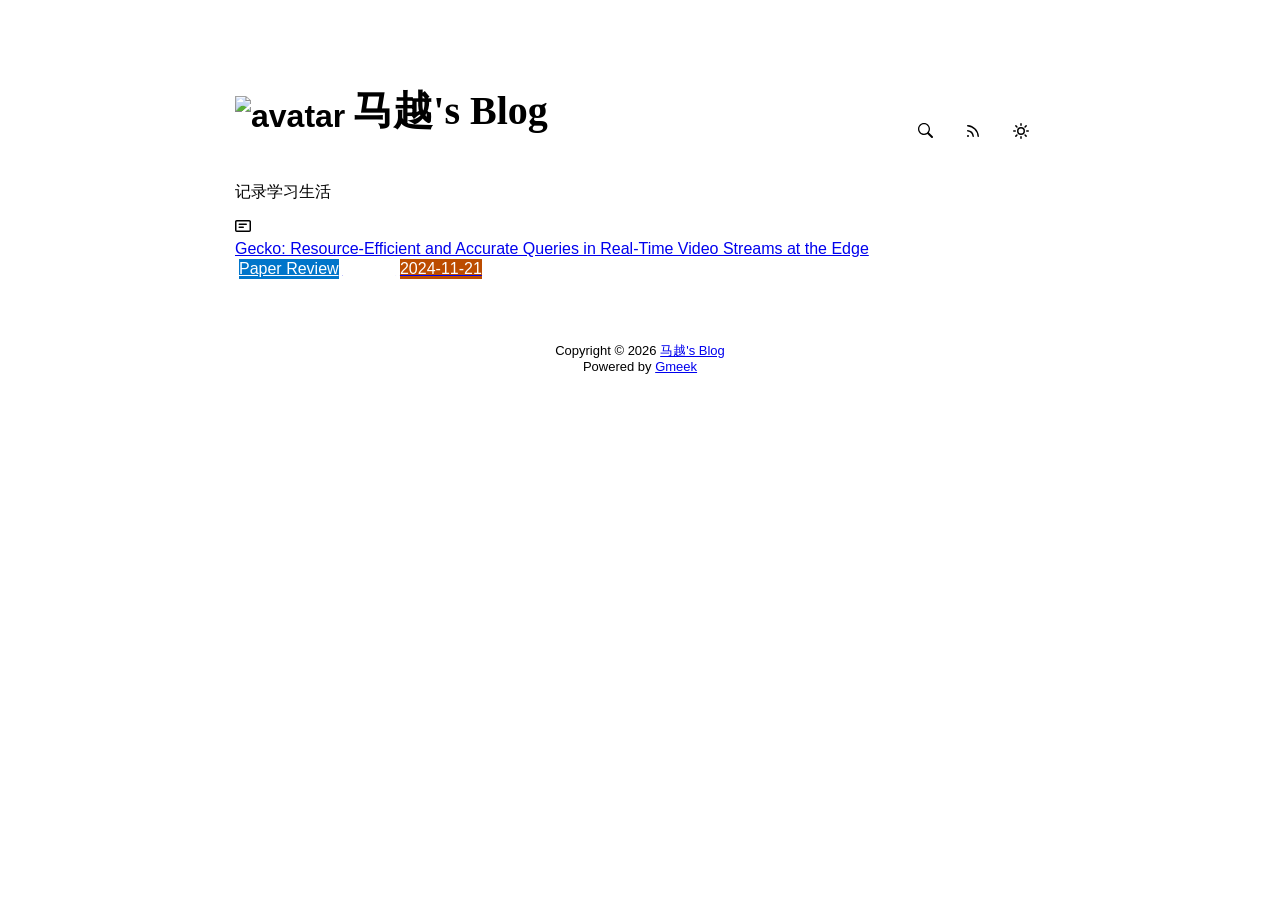
==== docs/index.html @ 1eeacf9a "🎉auto update by Gmeek action" ====
<!DOCTYPE html>
<html data-color-mode="light" data-dark-theme="dark" data-light-theme="light" lang="zh-CN">
<head>
    <meta content="text/html; charset=utf-8" http-equiv="content-type" />
    <meta name="viewport" content="width=device-width,initial-scale=1.0">
    <meta http-equiv="X-UA-Compatible" content="IE=edge">
    <link href='https://mirrors.sustech.edu.cn/cdnjs/ajax/libs/Primer/21.0.7/primer.css' rel='stylesheet' />
    
    <link rel="icon" href="https://github.githubassets.com/favicons/favicon.svg"><script>
        let theme = localStorage.getItem("meek_theme") || "light";
        document.documentElement.setAttribute("data-color-mode", theme);
    </script>
<meta name="description" content="记录学习生活">
<meta property="og:title" content="马越's Blog">
<meta property="og:description" content="记录学习生活">
<meta property="og:type" content="blog">
<meta property="og:url" content="https://nexor-source.github.io">
<meta property="og:image" content="https://github.githubassets.com/favicons/favicon.svg">
<title>马越's Blog</title>

</head>
<style>
body{box-sizing: border-box;min-width: 200px;max-width: 900px;margin: 20px auto;padding: 45px;font-size: 16px;font-family: sans-serif;line-height: 1.25;}
#header{display:flex;padding-bottom:8px;border-bottom: 1px solid var(--borderColor-muted, var(--color-border-muted));margin-bottom: 16px;}
#footer {margin-top:64px; text-align: center;font-size: small;}

</style>

<style>
.avatar {transition: 0.8s;width:64px;height:64px;object-fit: cover;}
.avatar:hover{transform: scale(1.15) rotate(360deg);}
#header h1 a{color:inherit;text-decoration:none;vertical-align: bottom;font-size:40px;font-family:Monaco;margin-left:8px;}
.title-right{display:flex;margin:auto 0 0 auto;}
.title-right button{margin-right:8px;padding:16px;}
.title-right .circle{padding: 14px 16px;}

.SideNav{min-width: 360px;}
.SideNav-icon{margin-right: 16px}
.SideNav-item .Label{color: #fff;margin-left:4px;}
.d-flex{min-width:0;}
.listTitle{overflow:hidden;white-space:nowrap;text-overflow: ellipsis;max-width: 100%;}
.listLabels{white-space:nowrap;display:flex;}
.listLabels object{max-height:16px;max-width:24px;}

@media (max-width: 600px) {
    body {padding: 8px;}
    .avatar {width:40px;height:40px;}
    .blogTitle{display:none;}
    #buttonRSS{display:none;}
    .LabelTime{display:none;}
}
</style>



<body>
    <div id="header">
<h1>
    <img src="https://github.githubassets.com/favicons/favicon.svg" class="avatar circle" id="avatarImg" alt="avatar"><a class="blogTitle">马越's Blog</a></h1>
<div class="title-right">
    <a href="https://nexor-source.github.io/tag.html" id="buttonSearch" class="btn btn-invisible circle" title="搜索">
        <svg class="octicon" width="16" height="16" >
            <path id="pathSearch" fill-rule="evenodd"></path>
        </svg>
    </a>
    
    
    <a href="https://nexor-source.github.io/rss.xml" target="_blank" id="buttonRSS" class="btn btn-invisible circle" title="RSS">
        <svg class="octicon" width="16" height="16" >
            <path id="pathRSS" fill-rule="evenodd"></path>
        </svg>
    </a>
    <a class="btn btn-invisible circle" onclick="modeSwitch()" title="切换主题">
        <svg class="octicon" width="16" height="16" >
            <path id="themeSwitch" fill-rule="evenodd"></path>
        </svg>
    </a>
</div>
</div>
    <div id="content">
<div style="margin-bottom: 16px;">记录学习生活</div>
<nav class="SideNav border">
<a class="SideNav-item d-flex flex-items-center flex-justify-between" href="post/Gecko-%20Resource-Efficient%20and%20Accurate%20Queries%20in%20Real-Time%20Video%20Streams%20at%20the%20Edge.html">
    <div class="d-flex flex-items-center">
        <svg class="SideNav-icon octicon" style="witdh:16px;height:16px"><path class="svgTop0" d=""></path>
        </svg>
        <span class="listTitle">Gecko: Resource-Efficient and Accurate Queries in Real-Time Video Streams at the Edge</span>
    </div>
    <div class="listLabels">
        
        <span class="Label LabelName" style="background-color:#0075ca"><object><a style="color:#fff" href="tag.html#Paper Review">Paper Review</a></object></span><span class="Label LabelName" style="background-color:#ffffff"><object><a style="color:#fff" href="tag.html#System">System</a></object></span>
        <span class="Label LabelTime" style="background-color:#bc4c00">2024-11-21</span>
    </div>
</a>
</nav>
</div>
    <div id="footer"><div id="footer1">Copyright © <span id="copyrightYear"></span> <a href="https://nexor-source.github.io">马越's Blog</a></div>
<div id="footer2">
    <span id="runday"></span><span>Powered by <a href="https://meekdai.com/Gmeek.html" target="_blank">Gmeek</a></span>
</div>

<script>
var now=new Date();
document.getElementById("copyrightYear").innerHTML=now.getFullYear();

if(""!=""){
    var startSite=new Date("");
    var diff=now.getTime()-startSite.getTime();
    var diffDay=Math.floor(diff/(1000*60*60*24));
    document.getElementById("runday").innerHTML="网站运行"+diffDay+"天"+" • ";
}
</script></div>
</body>
<script>
var IconList={'sun': 'M8 10.5a2.5 2.5 0 100-5 2.5 2.5 0 000 5zM8 12a4 4 0 100-8 4 4 0 000 8zM8 0a.75.75 0 01.75.75v1.5a.75.75 0 01-1.5 0V.75A.75.75 0 018 0zm0 13a.75.75 0 01.75.75v1.5a.75.75 0 01-1.5 0v-1.5A.75.75 0 018 13zM2.343 2.343a.75.75 0 011.061 0l1.06 1.061a.75.75 0 01-1.06 1.06l-1.06-1.06a.75.75 0 010-1.06zm9.193 9.193a.75.75 0 011.06 0l1.061 1.06a.75.75 0 01-1.06 1.061l-1.061-1.06a.75.75 0 010-1.061zM16 8a.75.75 0 01-.75.75h-1.5a.75.75 0 010-1.5h1.5A.75.75 0 0116 8zM3 8a.75.75 0 01-.75.75H.75a.75.75 0 010-1.5h1.5A.75.75 0 013 8zm10.657-5.657a.75.75 0 010 1.061l-1.061 1.06a.75.75 0 11-1.06-1.06l1.06-1.06a.75.75 0 011.06 0zm-9.193 9.193a.75.75 0 010 1.06l-1.06 1.061a.75.75 0 11-1.061-1.06l1.06-1.061a.75.75 0 011.061 0z', 'moon': 'M9.598 1.591a.75.75 0 01.785-.175 7 7 0 11-8.967 8.967.75.75 0 01.961-.96 5.5 5.5 0 007.046-7.046.75.75 0 01.175-.786zm1.616 1.945a7 7 0 01-7.678 7.678 5.5 5.5 0 107.678-7.678z', 'sync': 'M1.705 8.005a.75.75 0 0 1 .834.656 5.5 5.5 0 0 0 9.592 2.97l-1.204-1.204a.25.25 0 0 1 .177-.427h3.646a.25.25 0 0 1 .25.25v3.646a.25.25 0 0 1-.427.177l-1.38-1.38A7.002 7.002 0 0 1 1.05 8.84a.75.75 0 0 1 .656-.834ZM8 2.5a5.487 5.487 0 0 0-4.131 1.869l1.204 1.204A.25.25 0 0 1 4.896 6H1.25A.25.25 0 0 1 1 5.75V2.104a.25.25 0 0 1 .427-.177l1.38 1.38A7.002 7.002 0 0 1 14.95 7.16a.75.75 0 0 1-1.49.178A5.5 5.5 0 0 0 8 2.5Z', 'search': 'M15.7 13.3l-3.81-3.83A5.93 5.93 0 0 0 13 6c0-3.31-2.69-6-6-6S1 2.69 1 6s2.69 6 6 6c1.3 0 2.48-.41 3.47-1.11l3.83 3.81c.19.2.45.3.7.3.25 0 .52-.09.7-.3a.996.996 0 0 0 0-1.41v.01zM7 10.7c-2.59 0-4.7-2.11-4.7-4.7 0-2.59 2.11-4.7 4.7-4.7 2.59 0 4.7 2.11 4.7 4.7 0 2.59-2.11 4.7-4.7 4.7z', 'rss': 'M2.002 2.725a.75.75 0 0 1 .797-.699C8.79 2.42 13.58 7.21 13.974 13.201a.75.75 0 0 1-1.497.098 10.502 10.502 0 0 0-9.776-9.776.747.747 0 0 1-.7-.798ZM2.84 7.05h-.002a7.002 7.002 0 0 1 6.113 6.111.75.75 0 0 1-1.49.178 5.503 5.503 0 0 0-4.8-4.8.75.75 0 0 1 .179-1.489ZM2 13a1 1 0 1 1 2 0 1 1 0 0 1-2 0Z', 'upload': 'M2.75 14A1.75 1.75 0 0 1 1 12.25v-2.5a.75.75 0 0 1 1.5 0v2.5c0 .138.112.25.25.25h10.5a.25.25 0 0 0 .25-.25v-2.5a.75.75 0 0 1 1.5 0v2.5A1.75 1.75 0 0 1 13.25 14Z M11.78 4.72a.749.749 0 1 1-1.06 1.06L8.75 3.811V9.5a.75.75 0 0 1-1.5 0V3.811L5.28 5.78a.749.749 0 1 1-1.06-1.06l3.25-3.25a.749.749 0 0 1 1.06 0l3.25 3.25Z', 'post': 'M0 3.75C0 2.784.784 2 1.75 2h12.5c.966 0 1.75.784 1.75 1.75v8.5A1.75 1.75 0 0 1 14.25 14H1.75A1.75 1.75 0 0 1 0 12.25Zm1.75-.25a.25.25 0 0 0-.25.25v8.5c0 .138.112.25.25.25h12.5a.25.25 0 0 0 .25-.25v-8.5a.25.25 0 0 0-.25-.25ZM3.5 6.25a.75.75 0 0 1 .75-.75h7a.75.75 0 0 1 0 1.5h-7a.75.75 0 0 1-.75-.75Zm.75 2.25h4a.75.75 0 0 1 0 1.5h-4a.75.75 0 0 1 0-1.5Z'};
var utterancesLoad=0;

let themeSettings={
    "dark": ["dark","moon","#00f0ff","dark-blue"],
    "light": ["light","sun","#ff5000","github-light"],
    "auto": ["auto","sync","","preferred-color-scheme"]
};
function changeTheme(mode, icon, color, utheme){
    document.documentElement.setAttribute("data-color-mode",mode);
    document.getElementById("themeSwitch").setAttribute("d",value=IconList[icon]);
    document.getElementById("themeSwitch").parentNode.style.color=color;
    if(utterancesLoad==1){utterancesTheme(utheme);}
}
function modeSwitch(){
    let currentMode=document.documentElement.getAttribute('data-color-mode');
    let newMode = currentMode === "light" ? "dark" : currentMode === "dark" ? "auto" : "light";
    localStorage.setItem("meek_theme", newMode);
    if(themeSettings[newMode]){
        changeTheme(...themeSettings[newMode]);
    }
}
function utterancesTheme(theme){
    const message={type:'set-theme',theme: theme};
    const iframe=document.getElementsByClassName('utterances-frame')[0];
    iframe.contentWindow.postMessage(message,'https://utteranc.es');
}
if(themeSettings[theme]){changeTheme(...themeSettings[theme]);}
console.log("\n %c Gmeek last https://github.com/Meekdai/Gmeek \n","padding:5px 0;background:#02d81d;color:#fff");
</script>

<script>
document.getElementById("pathSearch").setAttribute("d",IconList["search"]);
document.getElementById("pathRSS").setAttribute("d",IconList["rss"]);
iconTOP=document.getElementsByClassName("svgTop1");
iconPost=document.getElementsByClassName("svgTop0");
for(var i=0;i<iconTOP.length;i++){
    iconTOP[i].setAttribute("d",IconList["upload"]);
    iconTOP[i].parentNode.style.color="red";
}
for(var i=0;i<iconPost.length;i++){
    iconPost[i].setAttribute("d",IconList["post"]);
}




</script>


</html>
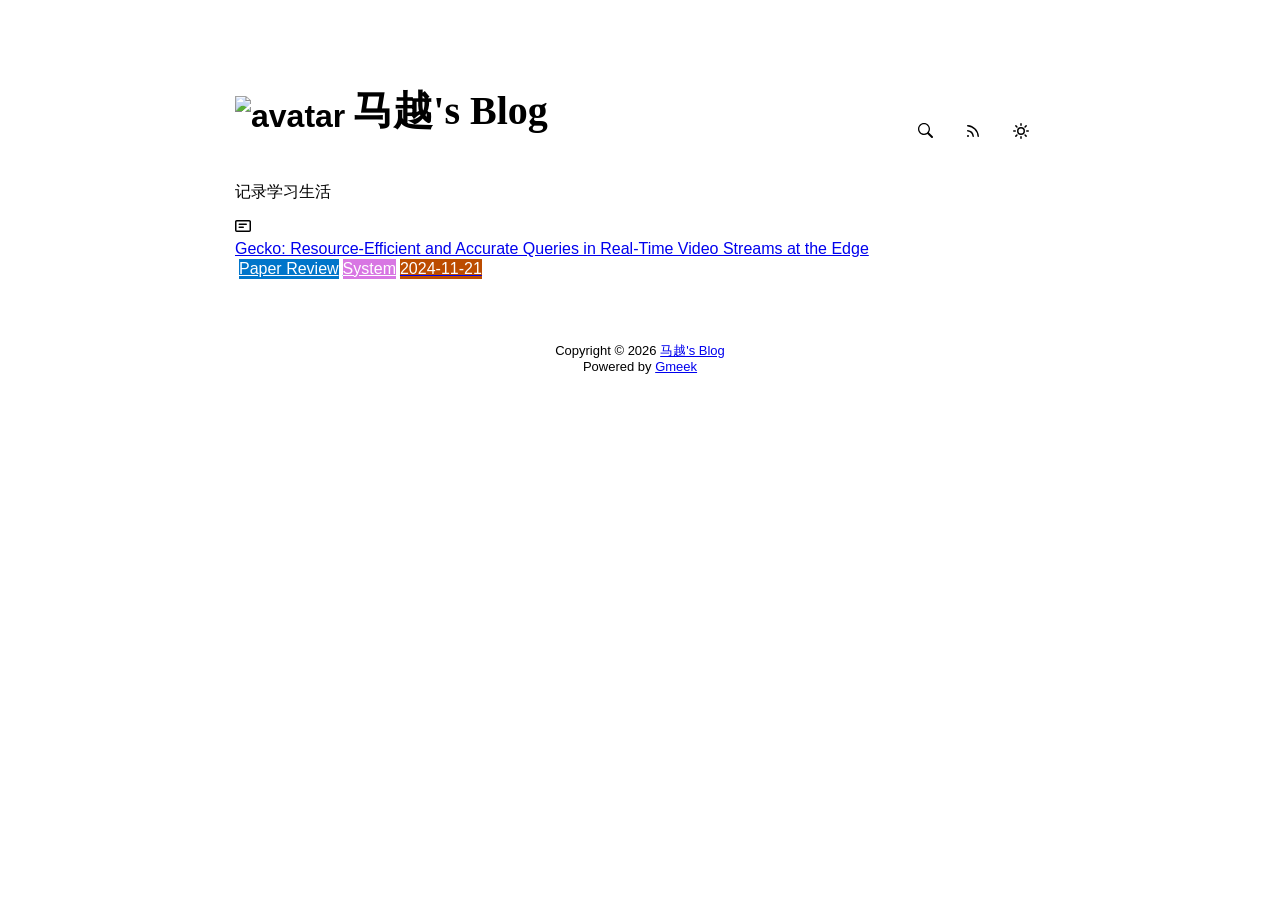
==== commit 29373d29: "🎉auto update by Gmeek action" ====
--- a/docs/index.html
+++ b/docs/index.html
@@ -88,7 +88,7 @@
     </div>
     <div class="listLabels">
         
-        <span class="Label LabelName" style="background-color:#0075ca"><object><a style="color:#fff" href="tag.html#Paper Review">Paper Review</a></object></span><span class="Label LabelName" style="background-color:#ffffff"><object><a style="color:#fff" href="tag.html#System">System</a></object></span>
+        <span class="Label LabelName" style="background-color:#0075ca"><object><a style="color:#fff" href="tag.html#Paper Review">Paper Review</a></object></span><span class="Label LabelName" style="background-color:#d876e3"><object><a style="color:#fff" href="tag.html#System">System</a></object></span>
         <span class="Label LabelTime" style="background-color:#bc4c00">2024-11-21</span>
     </div>
 </a>
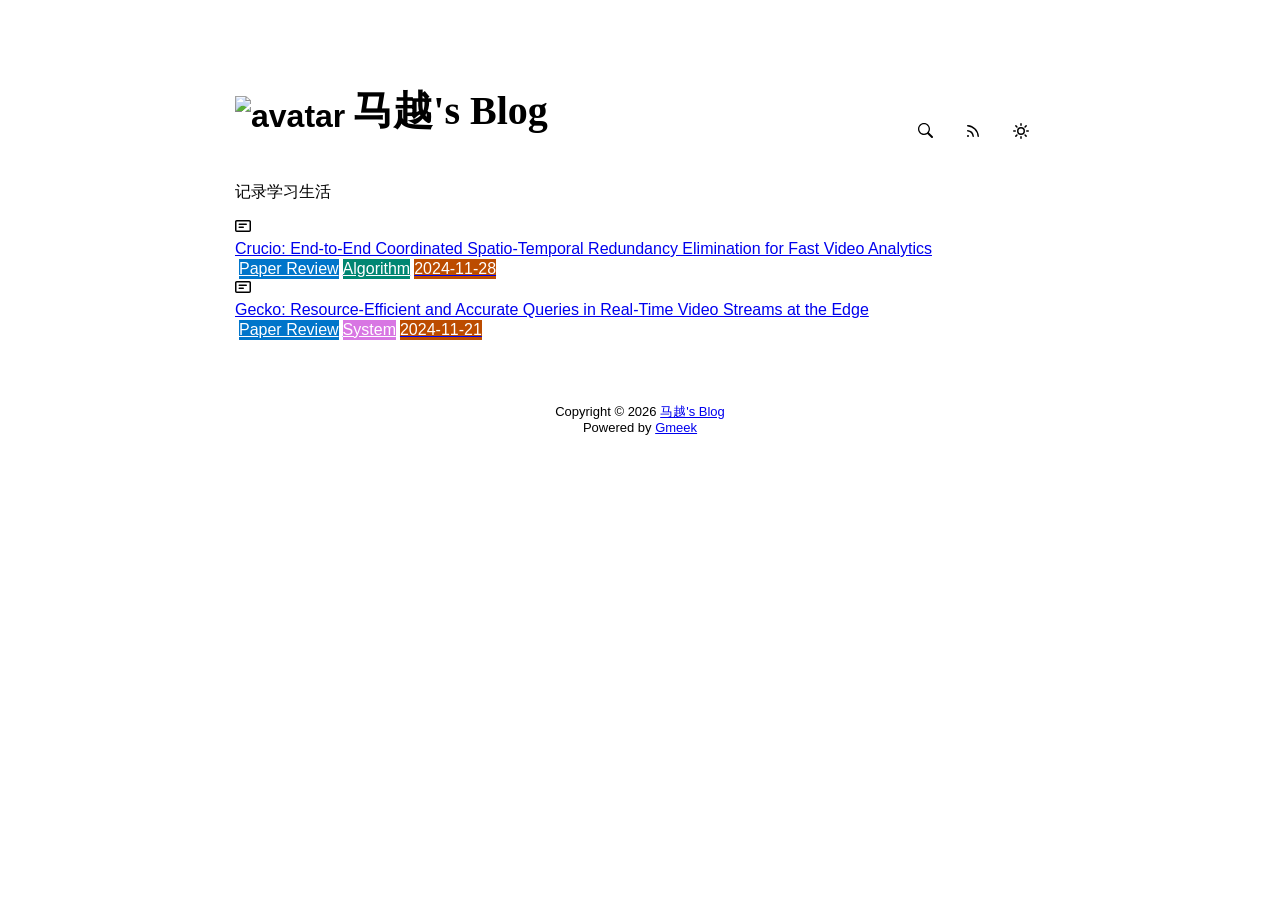
==== commit 03d42ac6: "🎉auto update by Gmeek action" ====
--- a/docs/index.html
+++ b/docs/index.html
@@ -80,7 +80,18 @@
     <div id="content">
 <div style="margin-bottom: 16px;">记录学习生活</div>
 <nav class="SideNav border">
-<a class="SideNav-item d-flex flex-items-center flex-justify-between" href="post/Gecko-%20Resource-Efficient%20and%20Accurate%20Queries%20in%20Real-Time%20Video%20Streams%20at%20the%20Edge.html">
+<a class="SideNav-item d-flex flex-items-center flex-justify-between" href="post/Crucio-%20End-to-End%20Coordinated%20Spatio-Temporal%20Redundancy%20Elimination%20for%20Fast%20Video%20Analytics.html">
+    <div class="d-flex flex-items-center">
+        <svg class="SideNav-icon octicon" style="witdh:16px;height:16px"><path class="svgTop0" d=""></path>
+        </svg>
+        <span class="listTitle">Crucio: End-to-End Coordinated Spatio-Temporal Redundancy Elimination for Fast Video Analytics</span>
+    </div>
+    <div class="listLabels">
+        
+        <span class="Label LabelName" style="background-color:#0075ca"><object><a style="color:#fff" href="tag.html#Paper Review">Paper Review</a></object></span><span class="Label LabelName" style="background-color:#008672"><object><a style="color:#fff" href="tag.html#Algorithm">Algorithm</a></object></span>
+        <span class="Label LabelTime" style="background-color:#bc4c00">2024-11-28</span>
+    </div>
+</a><a class="SideNav-item d-flex flex-items-center flex-justify-between" href="post/Gecko-%20Resource-Efficient%20and%20Accurate%20Queries%20in%20Real-Time%20Video%20Streams%20at%20the%20Edge.html">
     <div class="d-flex flex-items-center">
         <svg class="SideNav-icon octicon" style="witdh:16px;height:16px"><path class="svgTop0" d=""></path>
         </svg>
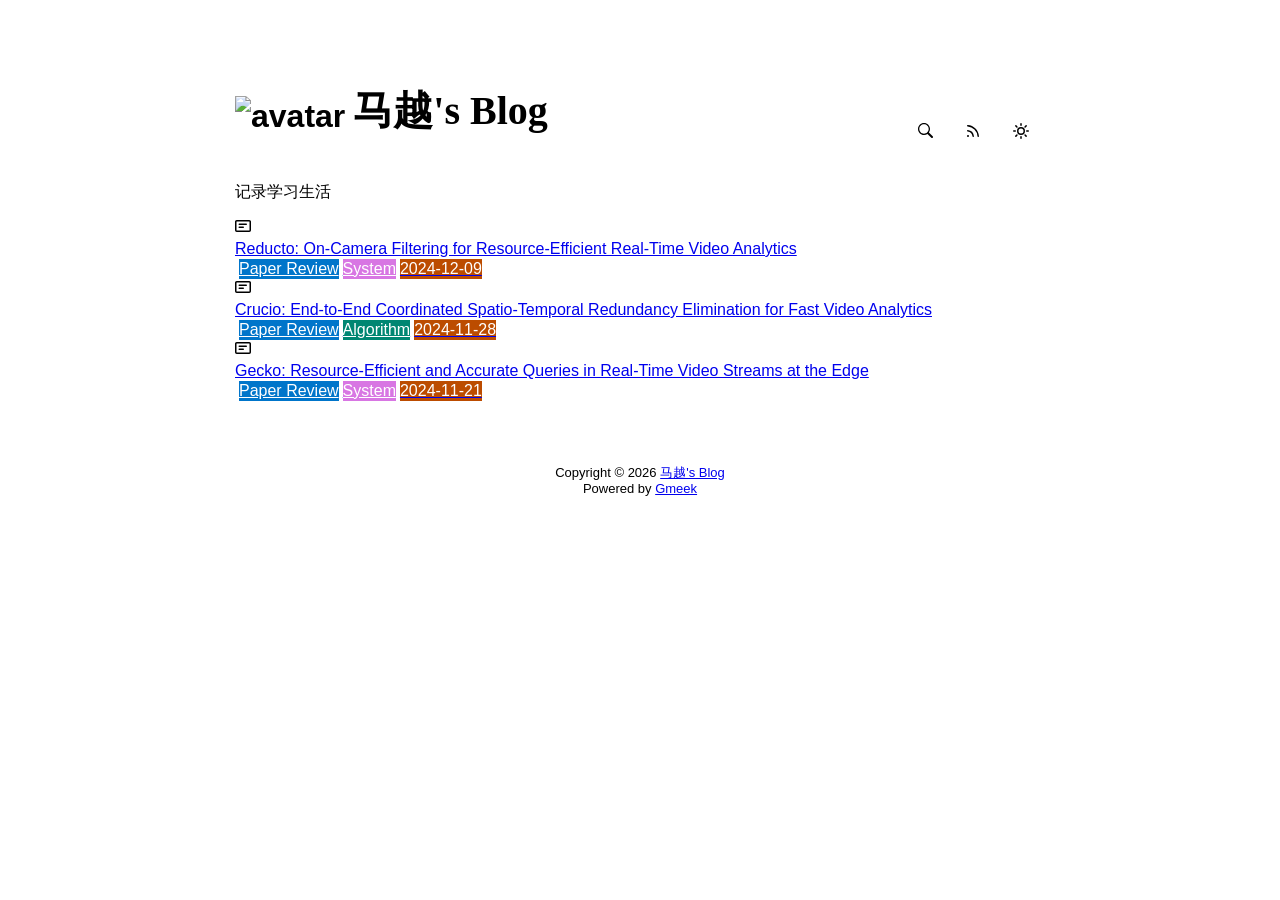
==== commit c2eebe1b: "🎉auto update by Gmeek action" ====
--- a/docs/index.html
+++ b/docs/index.html
@@ -80,7 +80,18 @@
     <div id="content">
 <div style="margin-bottom: 16px;">记录学习生活</div>
 <nav class="SideNav border">
-<a class="SideNav-item d-flex flex-items-center flex-justify-between" href="post/Crucio-%20End-to-End%20Coordinated%20Spatio-Temporal%20Redundancy%20Elimination%20for%20Fast%20Video%20Analytics.html">
+<a class="SideNav-item d-flex flex-items-center flex-justify-between" href="post/Reducto-%20On-Camera%20Filtering%20for%20Resource-Efficient%20Real-Time%20Video%20Analytics.html">
+    <div class="d-flex flex-items-center">
+        <svg class="SideNav-icon octicon" style="witdh:16px;height:16px"><path class="svgTop0" d=""></path>
+        </svg>
+        <span class="listTitle">Reducto: On-Camera Filtering for Resource-Efficient Real-Time Video Analytics</span>
+    </div>
+    <div class="listLabels">
+        
+        <span class="Label LabelName" style="background-color:#0075ca"><object><a style="color:#fff" href="tag.html#Paper Review">Paper Review</a></object></span><span class="Label LabelName" style="background-color:#d876e3"><object><a style="color:#fff" href="tag.html#System">System</a></object></span>
+        <span class="Label LabelTime" style="background-color:#bc4c00">2024-12-09</span>
+    </div>
+</a><a class="SideNav-item d-flex flex-items-center flex-justify-between" href="post/Crucio-%20End-to-End%20Coordinated%20Spatio-Temporal%20Redundancy%20Elimination%20for%20Fast%20Video%20Analytics.html">
     <div class="d-flex flex-items-center">
         <svg class="SideNav-icon octicon" style="witdh:16px;height:16px"><path class="svgTop0" d=""></path>
         </svg>
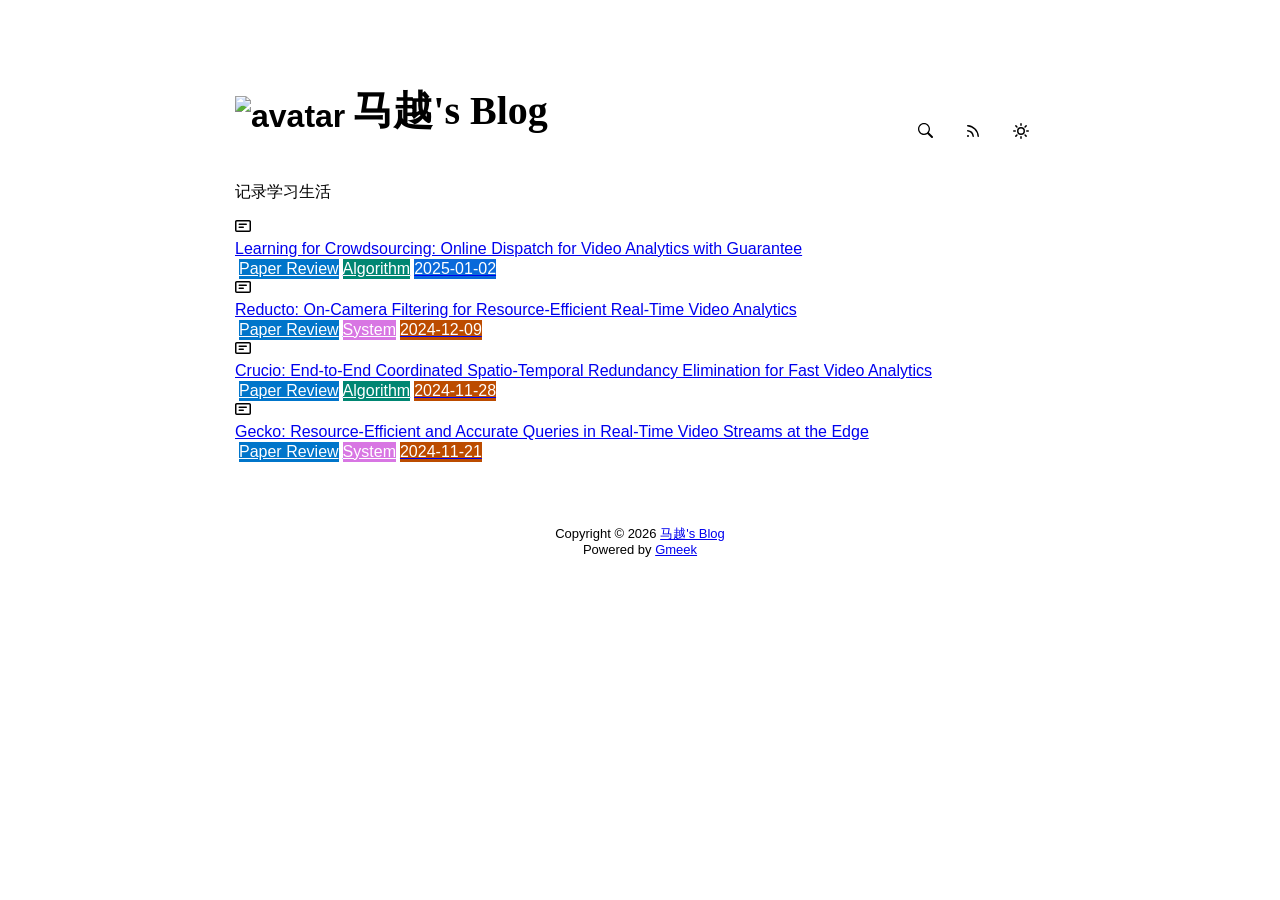
==== commit 294ade07: "🎉auto update by Gmeek action" ====
--- a/docs/index.html
+++ b/docs/index.html
@@ -80,7 +80,18 @@
     <div id="content">
 <div style="margin-bottom: 16px;">记录学习生活</div>
 <nav class="SideNav border">
-<a class="SideNav-item d-flex flex-items-center flex-justify-between" href="post/Reducto-%20On-Camera%20Filtering%20for%20Resource-Efficient%20Real-Time%20Video%20Analytics.html">
+<a class="SideNav-item d-flex flex-items-center flex-justify-between" href="post/Learning%20for%20Crowdsourcing-%20Online%20Dispatch%20for%20Video%20Analytics%20with%20Guarantee.html">
+    <div class="d-flex flex-items-center">
+        <svg class="SideNav-icon octicon" style="witdh:16px;height:16px"><path class="svgTop0" d=""></path>
+        </svg>
+        <span class="listTitle">Learning for Crowdsourcing: Online Dispatch for Video Analytics with Guarantee</span>
+    </div>
+    <div class="listLabels">
+        
+        <span class="Label LabelName" style="background-color:#0075ca"><object><a style="color:#fff" href="tag.html#Paper Review">Paper Review</a></object></span><span class="Label LabelName" style="background-color:#008672"><object><a style="color:#fff" href="tag.html#Algorithm">Algorithm</a></object></span>
+        <span class="Label LabelTime" style="background-color:#0969da">2025-01-02</span>
+    </div>
+</a><a class="SideNav-item d-flex flex-items-center flex-justify-between" href="post/Reducto-%20On-Camera%20Filtering%20for%20Resource-Efficient%20Real-Time%20Video%20Analytics.html">
     <div class="d-flex flex-items-center">
         <svg class="SideNav-icon octicon" style="witdh:16px;height:16px"><path class="svgTop0" d=""></path>
         </svg>
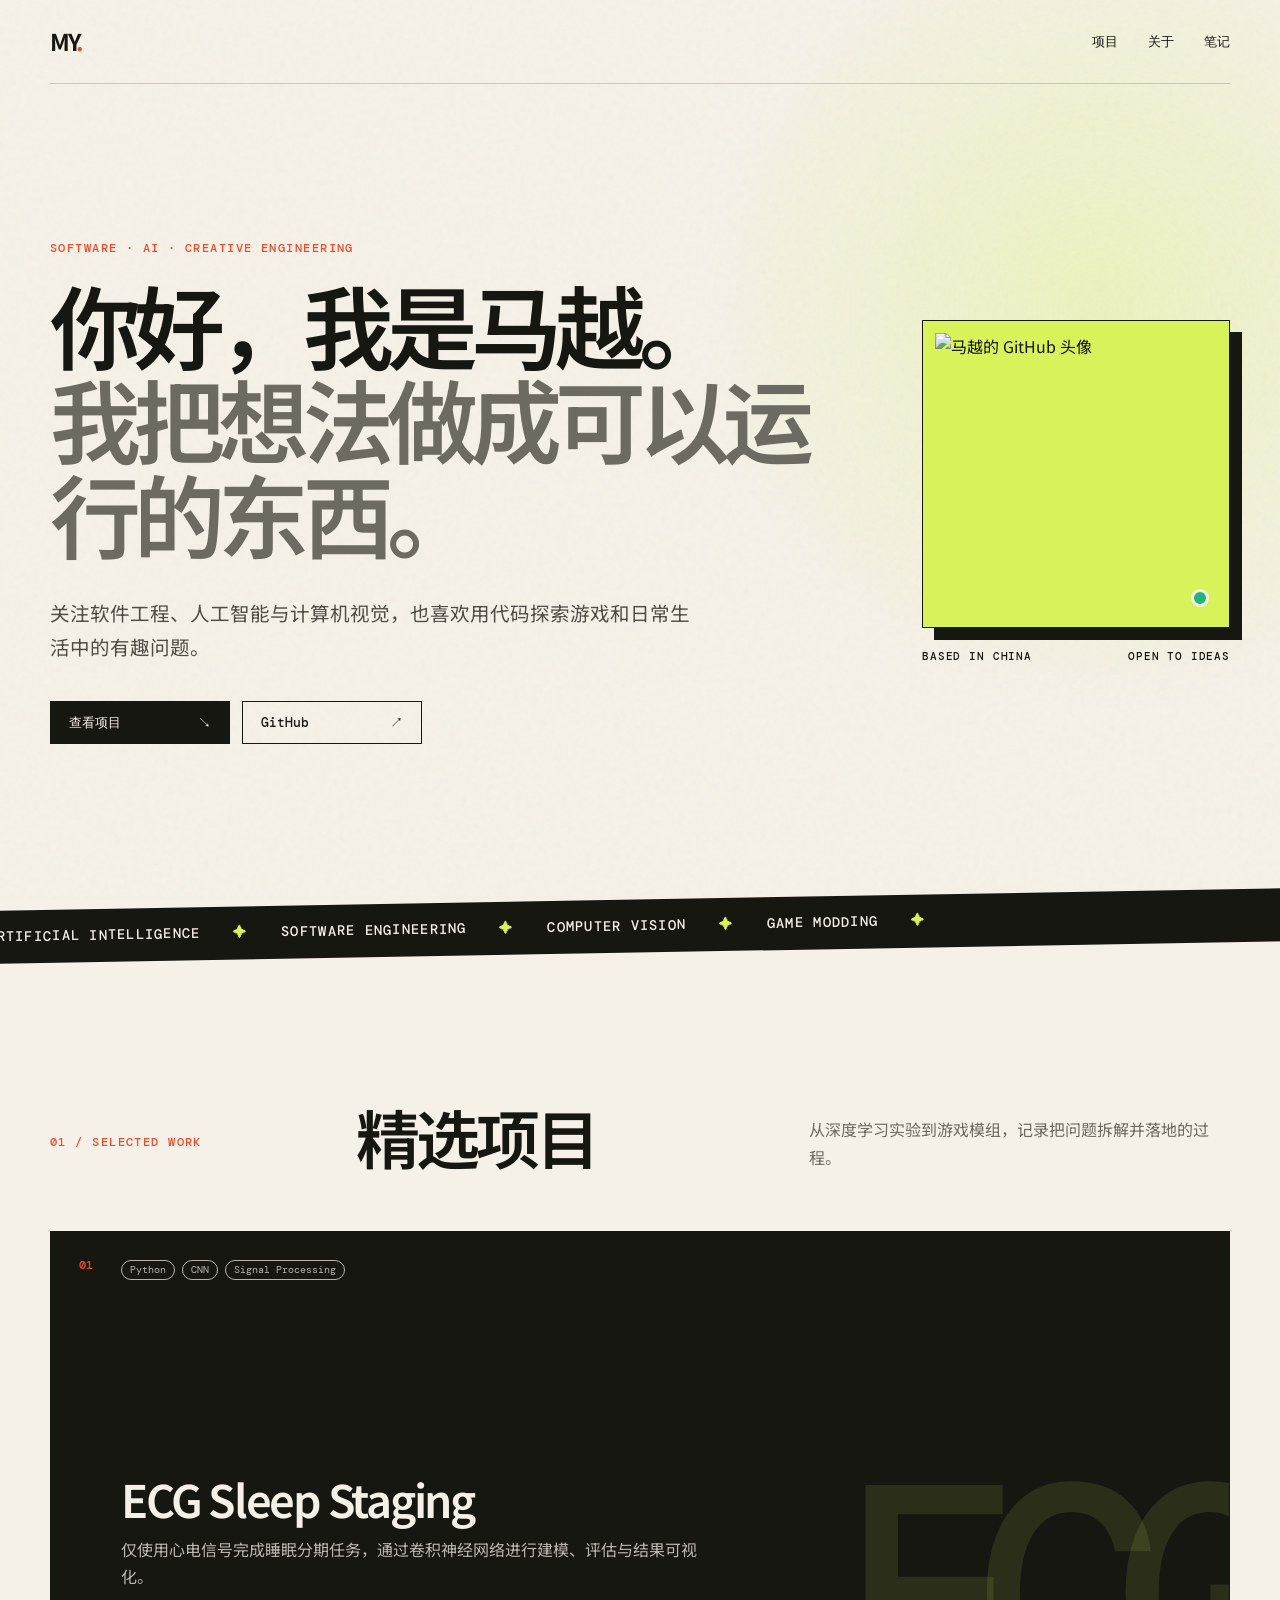
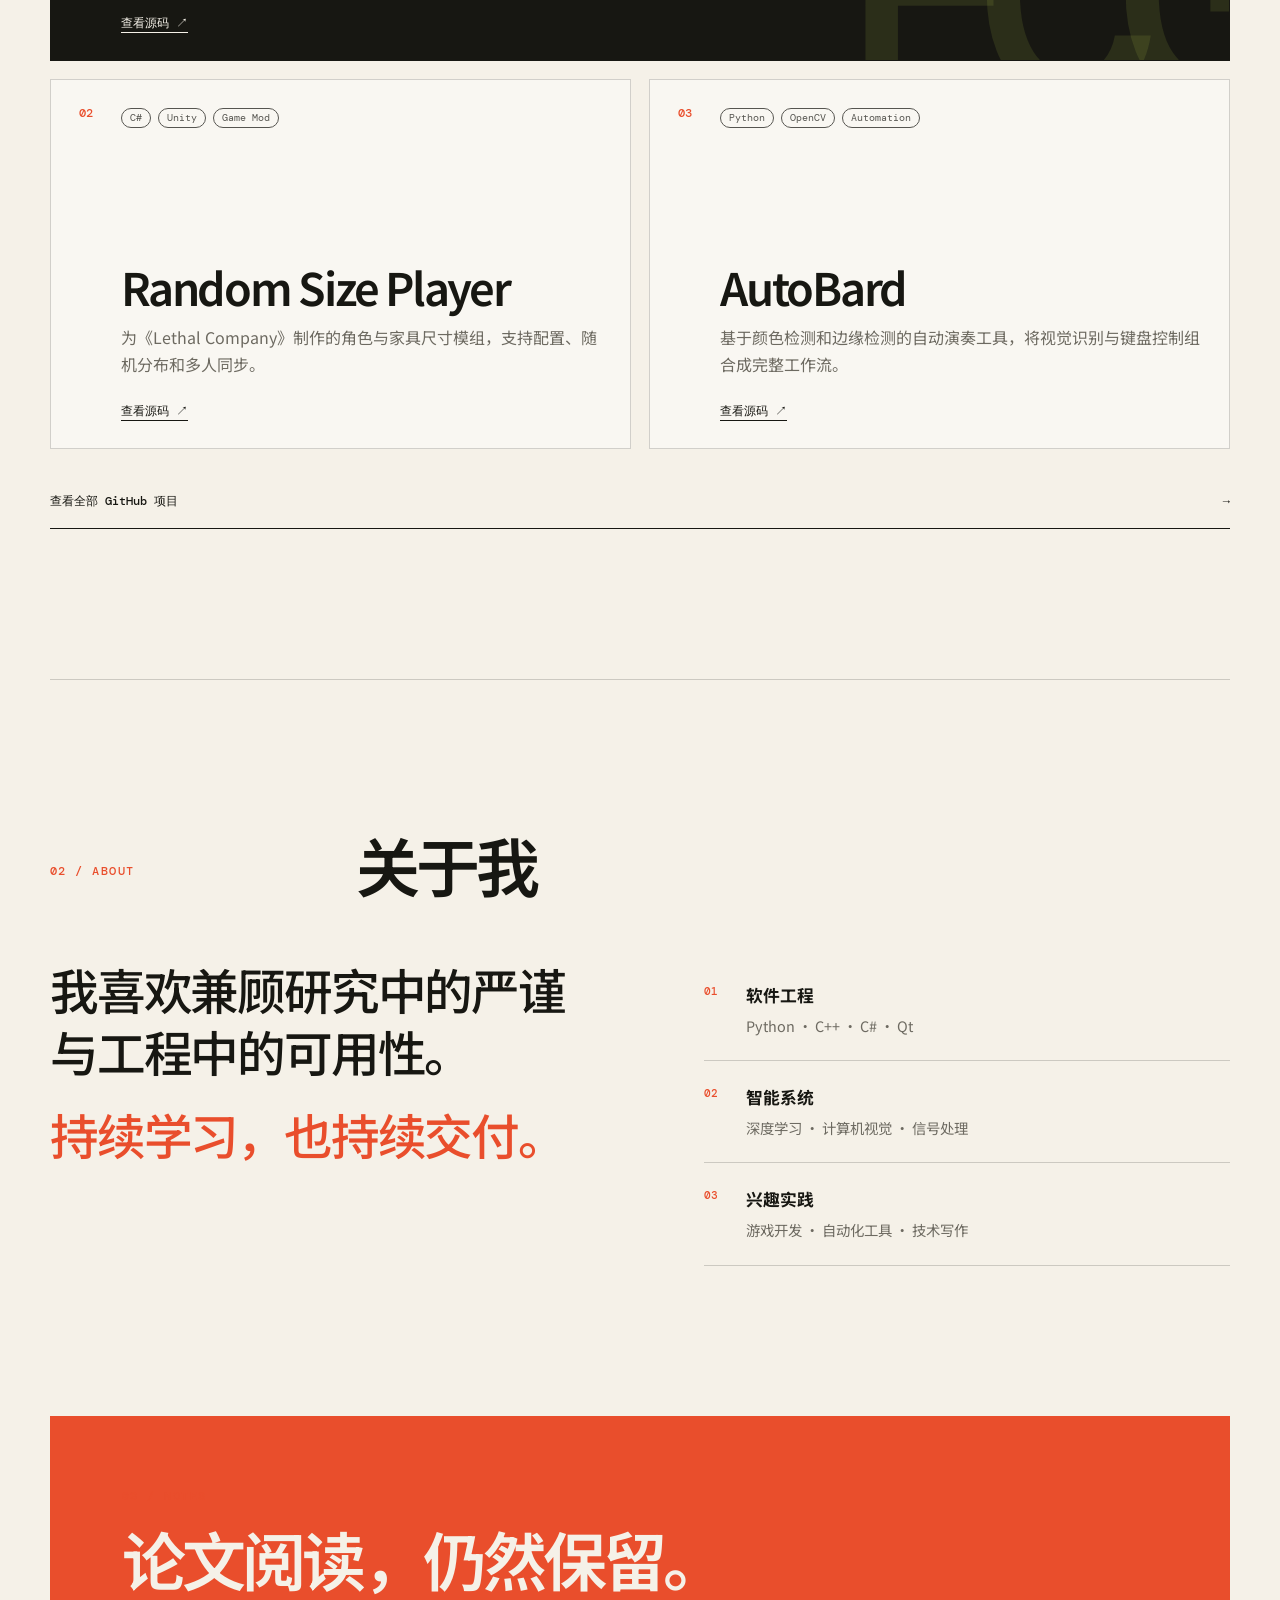
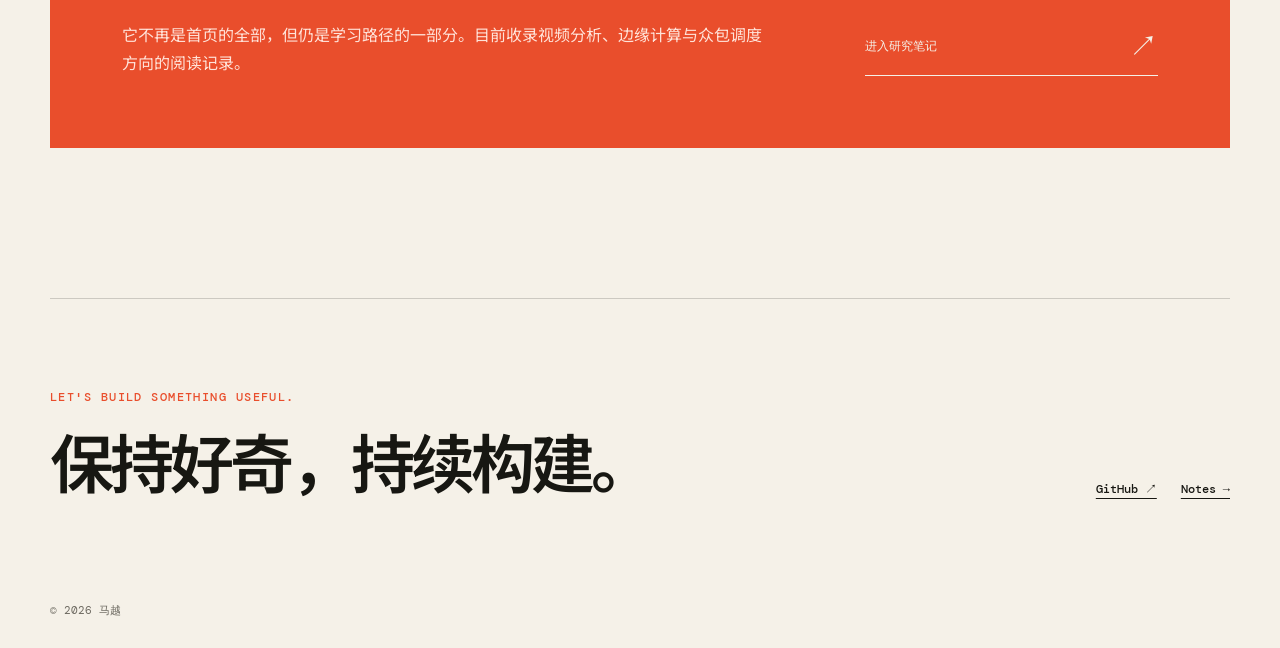
==== commit 24978206: "改为个人简介网页(powered by ai)" ====
--- a/docs/index.html
+++ b/docs/index.html
@@ -1,198 +1,153 @@
 <!DOCTYPE html>
-<html data-color-mode="light" data-dark-theme="dark" data-light-theme="light" lang="zh-CN">
+<html lang="zh-CN">
 <head>
-    <meta content="text/html; charset=utf-8" http-equiv="content-type" />
-    <meta name="viewport" content="width=device-width,initial-scale=1.0">
-    <meta http-equiv="X-UA-Compatible" content="IE=edge">
-    <link href='https://mirrors.sustech.edu.cn/cdnjs/ajax/libs/Primer/21.0.7/primer.css' rel='stylesheet' />
-    
-    <link rel="icon" href="https://github.githubassets.com/favicons/favicon.svg"><script>
-        let theme = localStorage.getItem("meek_theme") || "light";
-        document.documentElement.setAttribute("data-color-mode", theme);
-    </script>
-<meta name="description" content="记录学习生活">
-<meta property="og:title" content="马越's Blog">
-<meta property="og:description" content="记录学习生活">
-<meta property="og:type" content="blog">
-<meta property="og:url" content="https://nexor-source.github.io">
-<meta property="og:image" content="https://github.githubassets.com/favicons/favicon.svg">
-<title>马越's Blog</title>
+  <meta charset="UTF-8">
+  <meta name="viewport" content="width=device-width, initial-scale=1.0">
+  <meta name="description" content="马越的个人主页：软件工程、人工智能与有趣的工程实践。">
+  <meta name="theme-color" content="#f5f1e8">
+  <meta property="og:title" content="马越 · 软件工程与智能系统">
+  <meta property="og:description" content="关注软件工程、人工智能与有趣的工程实践。">
+  <meta property="og:type" content="website">
+  <meta property="og:url" content="https://nexor-source.github.io/">
+  <meta property="og:image" content="https://github.com/nexor-source.png">
+  <title>马越 · 软件工程与智能系统</title>
+  <link rel="icon" href="https://github.com/nexor-source.png">
+  <link rel="preconnect" href="https://fonts.googleapis.com">
+  <link rel="preconnect" href="https://fonts.gstatic.com" crossorigin>
+  <link href="https://fonts.googleapis.com/css2?family=DM+Mono:wght@400;500&family=Noto+Sans+SC:wght@400;500;600;700&display=swap" rel="stylesheet">
+  <script>document.documentElement.classList.add("js")</script>
+  <link rel="stylesheet" href="assets/style.css">
+</head>
+<body>
+  <header class="site-header">
+    <a class="brand" href="#top" aria-label="返回首页">MY<span>.</span></a>
+    <nav class="nav" aria-label="主导航">
+      <a href="#projects">项目</a>
+      <a href="#about">关于</a>
+      <a href="notes/">笔记</a>
+    </nav>
+  </header>
 
-</head>
-<style>
-body{box-sizing: border-box;min-width: 200px;max-width: 900px;margin: 20px auto;padding: 45px;font-size: 16px;font-family: sans-serif;line-height: 1.25;}
-#header{display:flex;padding-bottom:8px;border-bottom: 1px solid var(--borderColor-muted, var(--color-border-muted));margin-bottom: 16px;}
-#footer {margin-top:64px; text-align: center;font-size: small;}
+  <main id="top">
+    <section class="hero section-shell">
+      <div class="hero-copy reveal">
+        <p class="eyebrow">SOFTWARE · AI · CREATIVE ENGINEERING</p>
+        <h1>你好，我是马越。<br><span>我把想法做成可以运行的东西。</span></h1>
+        <p class="hero-intro">关注软件工程、人工智能与计算机视觉，也喜欢用代码探索游戏和日常生活中的有趣问题。</p>
+        <div class="hero-actions">
+          <a class="button button-primary" href="#projects">查看项目 <span aria-hidden="true">↘</span></a>
+          <a class="button button-secondary" href="https://github.com/nexor-source" target="_blank" rel="noreferrer">GitHub <span aria-hidden="true">↗</span></a>
+        </div>
+      </div>
+      <div class="hero-card reveal" aria-label="个人资料摘要">
+        <div class="portrait-wrap">
+          <img src="https://github.com/nexor-source.png" alt="马越的 GitHub 头像" width="320" height="320">
+          <span class="status-dot" title="持续构建中"></span>
+        </div>
+        <div class="profile-meta">
+          <span>BASED IN CHINA</span>
+          <span>OPEN TO IDEAS</span>
+        </div>
+      </div>
+    </section>
 
-</style>
+    <section class="marquee" aria-label="关注领域">
+      <div>
+        <span>ARTIFICIAL INTELLIGENCE</span><i>✦</i>
+        <span>SOFTWARE ENGINEERING</span><i>✦</i>
+        <span>COMPUTER VISION</span><i>✦</i>
+        <span>GAME MODDING</span><i>✦</i>
+      </div>
+    </section>
 
-<style>
-.avatar {transition: 0.8s;width:64px;height:64px;object-fit: cover;}
-.avatar:hover{transform: scale(1.15) rotate(360deg);}
-#header h1 a{color:inherit;text-decoration:none;vertical-align: bottom;font-size:40px;font-family:Monaco;margin-left:8px;}
-.title-right{display:flex;margin:auto 0 0 auto;}
-.title-right button{margin-right:8px;padding:16px;}
-.title-right .circle{padding: 14px 16px;}
+    <section class="projects section-shell" id="projects">
+      <div class="section-heading reveal">
+        <p class="section-index">01 / SELECTED WORK</p>
+        <h2>精选项目</h2>
+        <p>从深度学习实验到游戏模组，记录把问题拆解并落地的过程。</p>
+      </div>
 
-.SideNav{min-width: 360px;}
-.SideNav-icon{margin-right: 16px}
-.SideNav-item .Label{color: #fff;margin-left:4px;}
-.d-flex{min-width:0;}
-.listTitle{overflow:hidden;white-space:nowrap;text-overflow: ellipsis;max-width: 100%;}
-.listLabels{white-space:nowrap;display:flex;}
-.listLabels object{max-height:16px;max-width:24px;}
+      <div class="project-grid">
+        <article class="project-card project-featured reveal">
+          <div class="project-number">01</div>
+          <div class="project-body">
+            <div class="project-tags"><span>Python</span><span>CNN</span><span>Signal Processing</span></div>
+            <h3>ECG Sleep Staging</h3>
+            <p>仅使用心电信号完成睡眠分期任务，通过卷积神经网络进行建模、评估与结果可视化。</p>
+            <a href="https://github.com/nexor-source/ECG-Sleep-staging" target="_blank" rel="noreferrer">查看源码 <span aria-hidden="true">↗</span></a>
+          </div>
+          <div class="project-mark" aria-hidden="true">ECG</div>
+        </article>
 
-@media (max-width: 600px) {
-    body {padding: 8px;}
-    .avatar {width:40px;height:40px;}
-    .blogTitle{display:none;}
-    #buttonRSS{display:none;}
-    .LabelTime{display:none;}
-}
-</style>
+        <article class="project-card reveal">
+          <div class="project-number">02</div>
+          <div class="project-body">
+            <div class="project-tags"><span>C#</span><span>Unity</span><span>Game Mod</span></div>
+            <h3>Random Size Player</h3>
+            <p>为《Lethal Company》制作的角色与家具尺寸模组，支持配置、随机分布和多人同步。</p>
+            <a href="https://github.com/nexor-source/RandomSizePlayer" target="_blank" rel="noreferrer">查看源码 <span aria-hidden="true">↗</span></a>
+          </div>
+        </article>
 
+        <article class="project-card reveal">
+          <div class="project-number">03</div>
+          <div class="project-body">
+            <div class="project-tags"><span>Python</span><span>OpenCV</span><span>Automation</span></div>
+            <h3>AutoBard</h3>
+            <p>基于颜色检测和边缘检测的自动演奏工具，将视觉识别与键盘控制组合成完整工作流。</p>
+            <a href="https://github.com/nexor-source/AutoBard" target="_blank" rel="noreferrer">查看源码 <span aria-hidden="true">↗</span></a>
+          </div>
+        </article>
+      </div>
 
+      <a class="all-projects reveal" href="https://github.com/nexor-source?tab=repositories" target="_blank" rel="noreferrer">
+        查看全部 GitHub 项目 <span aria-hidden="true">→</span>
+      </a>
+    </section>
 
-<body>
-    <div id="header">
-<h1>
-    <img src="https://github.githubassets.com/favicons/favicon.svg" class="avatar circle" id="avatarImg" alt="avatar"><a class="blogTitle">马越's Blog</a></h1>
-<div class="title-right">
-    <a href="https://nexor-source.github.io/tag.html" id="buttonSearch" class="btn btn-invisible circle" title="搜索">
-        <svg class="octicon" width="16" height="16" >
-            <path id="pathSearch" fill-rule="evenodd"></path>
-        </svg>
-    </a>
-    
-    
-    <a href="https://nexor-source.github.io/rss.xml" target="_blank" id="buttonRSS" class="btn btn-invisible circle" title="RSS">
-        <svg class="octicon" width="16" height="16" >
-            <path id="pathRSS" fill-rule="evenodd"></path>
-        </svg>
-    </a>
-    <a class="btn btn-invisible circle" onclick="modeSwitch()" title="切换主题">
-        <svg class="octicon" width="16" height="16" >
-            <path id="themeSwitch" fill-rule="evenodd"></path>
-        </svg>
-    </a>
-</div>
-</div>
-    <div id="content">
-<div style="margin-bottom: 16px;">记录学习生活</div>
-<nav class="SideNav border">
-<a class="SideNav-item d-flex flex-items-center flex-justify-between" href="post/Learning%20for%20Crowdsourcing-%20Online%20Dispatch%20for%20Video%20Analytics%20with%20Guarantee.html">
-    <div class="d-flex flex-items-center">
-        <svg class="SideNav-icon octicon" style="witdh:16px;height:16px"><path class="svgTop0" d=""></path>
-        </svg>
-        <span class="listTitle">Learning for Crowdsourcing: Online Dispatch for Video Analytics with Guarantee</span>
+    <section class="about section-shell" id="about">
+      <div class="section-heading reveal">
+        <p class="section-index">02 / ABOUT</p>
+        <h2>关于我</h2>
+      </div>
+      <div class="about-grid">
+        <div class="about-statement reveal">
+          <p>我喜欢兼顾研究中的严谨与工程中的可用性。</p>
+          <p>持续学习，也持续交付。</p>
+        </div>
+        <div class="capability-list reveal">
+          <div><span>01</span><strong>软件工程</strong><p>Python · C++ · C# · Qt</p></div>
+          <div><span>02</span><strong>智能系统</strong><p>深度学习 · 计算机视觉 · 信号处理</p></div>
+          <div><span>03</span><strong>兴趣实践</strong><p>游戏开发 · 自动化工具 · 技术写作</p></div>
+        </div>
+      </div>
+    </section>
+
+    <section class="notes-callout section-shell reveal">
+      <div>
+        <p class="section-index">03 / NOTES</p>
+        <h2>论文阅读，仍然保留。</h2>
+        <p>它不再是首页的全部，但仍是学习路径的一部分。目前收录视频分析、边缘计算与众包调度方向的阅读记录。</p>
+      </div>
+      <a class="notes-link" href="notes/">
+        <span>进入研究笔记</span>
+        <strong aria-hidden="true">↗</strong>
+      </a>
+    </section>
+  </main>
+
+  <footer class="site-footer section-shell">
+    <div>
+      <p class="footer-kicker">LET'S BUILD SOMETHING USEFUL.</p>
+      <h2>保持好奇，持续构建。</h2>
     </div>
-    <div class="listLabels">
-        
-        <span class="Label LabelName" style="background-color:#0075ca"><object><a style="color:#fff" href="tag.html#Paper Review">Paper Review</a></object></span><span class="Label LabelName" style="background-color:#008672"><object><a style="color:#fff" href="tag.html#Algorithm">Algorithm</a></object></span>
-        <span class="Label LabelTime" style="background-color:#0969da">2025-01-02</span>
+    <div class="footer-links">
+      <a href="https://github.com/nexor-source" target="_blank" rel="noreferrer">GitHub ↗</a>
+      <a href="notes/">Notes →</a>
     </div>
-</a><a class="SideNav-item d-flex flex-items-center flex-justify-between" href="post/Reducto-%20On-Camera%20Filtering%20for%20Resource-Efficient%20Real-Time%20Video%20Analytics.html">
-    <div class="d-flex flex-items-center">
-        <svg class="SideNav-icon octicon" style="witdh:16px;height:16px"><path class="svgTop0" d=""></path>
-        </svg>
-        <span class="listTitle">Reducto: On-Camera Filtering for Resource-Efficient Real-Time Video Analytics</span>
-    </div>
-    <div class="listLabels">
-        
-        <span class="Label LabelName" style="background-color:#0075ca"><object><a style="color:#fff" href="tag.html#Paper Review">Paper Review</a></object></span><span class="Label LabelName" style="background-color:#d876e3"><object><a style="color:#fff" href="tag.html#System">System</a></object></span>
-        <span class="Label LabelTime" style="background-color:#bc4c00">2024-12-09</span>
-    </div>
-</a><a class="SideNav-item d-flex flex-items-center flex-justify-between" href="post/Crucio-%20End-to-End%20Coordinated%20Spatio-Temporal%20Redundancy%20Elimination%20for%20Fast%20Video%20Analytics.html">
-    <div class="d-flex flex-items-center">
-        <svg class="SideNav-icon octicon" style="witdh:16px;height:16px"><path class="svgTop0" d=""></path>
-        </svg>
-        <span class="listTitle">Crucio: End-to-End Coordinated Spatio-Temporal Redundancy Elimination for Fast Video Analytics</span>
-    </div>
-    <div class="listLabels">
-        
-        <span class="Label LabelName" style="background-color:#0075ca"><object><a style="color:#fff" href="tag.html#Paper Review">Paper Review</a></object></span><span class="Label LabelName" style="background-color:#008672"><object><a style="color:#fff" href="tag.html#Algorithm">Algorithm</a></object></span>
-        <span class="Label LabelTime" style="background-color:#bc4c00">2024-11-28</span>
-    </div>
-</a><a class="SideNav-item d-flex flex-items-center flex-justify-between" href="post/Gecko-%20Resource-Efficient%20and%20Accurate%20Queries%20in%20Real-Time%20Video%20Streams%20at%20the%20Edge.html">
-    <div class="d-flex flex-items-center">
-        <svg class="SideNav-icon octicon" style="witdh:16px;height:16px"><path class="svgTop0" d=""></path>
-        </svg>
-        <span class="listTitle">Gecko: Resource-Efficient and Accurate Queries in Real-Time Video Streams at the Edge</span>
-    </div>
-    <div class="listLabels">
-        
-        <span class="Label LabelName" style="background-color:#0075ca"><object><a style="color:#fff" href="tag.html#Paper Review">Paper Review</a></object></span><span class="Label LabelName" style="background-color:#d876e3"><object><a style="color:#fff" href="tag.html#System">System</a></object></span>
-        <span class="Label LabelTime" style="background-color:#bc4c00">2024-11-21</span>
-    </div>
-</a>
-</nav>
-</div>
-    <div id="footer"><div id="footer1">Copyright © <span id="copyrightYear"></span> <a href="https://nexor-source.github.io">马越's Blog</a></div>
-<div id="footer2">
-    <span id="runday"></span><span>Powered by <a href="https://meekdai.com/Gmeek.html" target="_blank">Gmeek</a></span>
-</div>
+    <p class="copyright">© <span id="year"></span> 马越</p>
+  </footer>
 
-<script>
-var now=new Date();
-document.getElementById("copyrightYear").innerHTML=now.getFullYear();
-
-if(""!=""){
-    var startSite=new Date("");
-    var diff=now.getTime()-startSite.getTime();
-    var diffDay=Math.floor(diff/(1000*60*60*24));
-    document.getElementById("runday").innerHTML="网站运行"+diffDay+"天"+" • ";
-}
-</script></div>
+  <script src="assets/main.js"></script>
 </body>
-<script>
-var IconList={'sun': 'M8 10.5a2.5 2.5 0 100-5 2.5 2.5 0 000 5zM8 12a4 4 0 100-8 4 4 0 000 8zM8 0a.75.75 0 01.75.75v1.5a.75.75 0 01-1.5 0V.75A.75.75 0 018 0zm0 13a.75.75 0 01.75.75v1.5a.75.75 0 01-1.5 0v-1.5A.75.75 0 018 13zM2.343 2.343a.75.75 0 011.061 0l1.06 1.061a.75.75 0 01-1.06 1.06l-1.06-1.06a.75.75 0 010-1.06zm9.193 9.193a.75.75 0 011.06 0l1.061 1.06a.75.75 0 01-1.06 1.061l-1.061-1.06a.75.75 0 010-1.061zM16 8a.75.75 0 01-.75.75h-1.5a.75.75 0 010-1.5h1.5A.75.75 0 0116 8zM3 8a.75.75 0 01-.75.75H.75a.75.75 0 010-1.5h1.5A.75.75 0 013 8zm10.657-5.657a.75.75 0 010 1.061l-1.061 1.06a.75.75 0 11-1.06-1.06l1.06-1.06a.75.75 0 011.06 0zm-9.193 9.193a.75.75 0 010 1.06l-1.06 1.061a.75.75 0 11-1.061-1.06l1.06-1.061a.75.75 0 011.061 0z', 'moon': 'M9.598 1.591a.75.75 0 01.785-.175 7 7 0 11-8.967 8.967.75.75 0 01.961-.96 5.5 5.5 0 007.046-7.046.75.75 0 01.175-.786zm1.616 1.945a7 7 0 01-7.678 7.678 5.5 5.5 0 107.678-7.678z', 'sync': 'M1.705 8.005a.75.75 0 0 1 .834.656 5.5 5.5 0 0 0 9.592 2.97l-1.204-1.204a.25.25 0 0 1 .177-.427h3.646a.25.25 0 0 1 .25.25v3.646a.25.25 0 0 1-.427.177l-1.38-1.38A7.002 7.002 0 0 1 1.05 8.84a.75.75 0 0 1 .656-.834ZM8 2.5a5.487 5.487 0 0 0-4.131 1.869l1.204 1.204A.25.25 0 0 1 4.896 6H1.25A.25.25 0 0 1 1 5.75V2.104a.25.25 0 0 1 .427-.177l1.38 1.38A7.002 7.002 0 0 1 14.95 7.16a.75.75 0 0 1-1.49.178A5.5 5.5 0 0 0 8 2.5Z', 'search': 'M15.7 13.3l-3.81-3.83A5.93 5.93 0 0 0 13 6c0-3.31-2.69-6-6-6S1 2.69 1 6s2.69 6 6 6c1.3 0 2.48-.41 3.47-1.11l3.83 3.81c.19.2.45.3.7.3.25 0 .52-.09.7-.3a.996.996 0 0 0 0-1.41v.01zM7 10.7c-2.59 0-4.7-2.11-4.7-4.7 0-2.59 2.11-4.7 4.7-4.7 2.59 0 4.7 2.11 4.7 4.7 0 2.59-2.11 4.7-4.7 4.7z', 'rss': 'M2.002 2.725a.75.75 0 0 1 .797-.699C8.79 2.42 13.58 7.21 13.974 13.201a.75.75 0 0 1-1.497.098 10.502 10.502 0 0 0-9.776-9.776.747.747 0 0 1-.7-.798ZM2.84 7.05h-.002a7.002 7.002 0 0 1 6.113 6.111.75.75 0 0 1-1.49.178 5.503 5.503 0 0 0-4.8-4.8.75.75 0 0 1 .179-1.489ZM2 13a1 1 0 1 1 2 0 1 1 0 0 1-2 0Z', 'upload': 'M2.75 14A1.75 1.75 0 0 1 1 12.25v-2.5a.75.75 0 0 1 1.5 0v2.5c0 .138.112.25.25.25h10.5a.25.25 0 0 0 .25-.25v-2.5a.75.75 0 0 1 1.5 0v2.5A1.75 1.75 0 0 1 13.25 14Z M11.78 4.72a.749.749 0 1 1-1.06 1.06L8.75 3.811V9.5a.75.75 0 0 1-1.5 0V3.811L5.28 5.78a.749.749 0 1 1-1.06-1.06l3.25-3.25a.749.749 0 0 1 1.06 0l3.25 3.25Z', 'post': 'M0 3.75C0 2.784.784 2 1.75 2h12.5c.966 0 1.75.784 1.75 1.75v8.5A1.75 1.75 0 0 1 14.25 14H1.75A1.75 1.75 0 0 1 0 12.25Zm1.75-.25a.25.25 0 0 0-.25.25v8.5c0 .138.112.25.25.25h12.5a.25.25 0 0 0 .25-.25v-8.5a.25.25 0 0 0-.25-.25ZM3.5 6.25a.75.75 0 0 1 .75-.75h7a.75.75 0 0 1 0 1.5h-7a.75.75 0 0 1-.75-.75Zm.75 2.25h4a.75.75 0 0 1 0 1.5h-4a.75.75 0 0 1 0-1.5Z'};
-var utterancesLoad=0;
-
-let themeSettings={
-    "dark": ["dark","moon","#00f0ff","dark-blue"],
-    "light": ["light","sun","#ff5000","github-light"],
-    "auto": ["auto","sync","","preferred-color-scheme"]
-};
-function changeTheme(mode, icon, color, utheme){
-    document.documentElement.setAttribute("data-color-mode",mode);
-    document.getElementById("themeSwitch").setAttribute("d",value=IconList[icon]);
-    document.getElementById("themeSwitch").parentNode.style.color=color;
-    if(utterancesLoad==1){utterancesTheme(utheme);}
-}
-function modeSwitch(){
-    let currentMode=document.documentElement.getAttribute('data-color-mode');
-    let newMode = currentMode === "light" ? "dark" : currentMode === "dark" ? "auto" : "light";
-    localStorage.setItem("meek_theme", newMode);
-    if(themeSettings[newMode]){
-        changeTheme(...themeSettings[newMode]);
-    }
-}
-function utterancesTheme(theme){
-    const message={type:'set-theme',theme: theme};
-    const iframe=document.getElementsByClassName('utterances-frame')[0];
-    iframe.contentWindow.postMessage(message,'https://utteranc.es');
-}
-if(themeSettings[theme]){changeTheme(...themeSettings[theme]);}
-console.log("\n %c Gmeek last https://github.com/Meekdai/Gmeek \n","padding:5px 0;background:#02d81d;color:#fff");
-</script>
-
-<script>
-document.getElementById("pathSearch").setAttribute("d",IconList["search"]);
-document.getElementById("pathRSS").setAttribute("d",IconList["rss"]);
-iconTOP=document.getElementsByClassName("svgTop1");
-iconPost=document.getElementsByClassName("svgTop0");
-for(var i=0;i<iconTOP.length;i++){
-    iconTOP[i].setAttribute("d",IconList["upload"]);
-    iconTOP[i].parentNode.style.color="red";
-}
-for(var i=0;i<iconPost.length;i++){
-    iconPost[i].setAttribute("d",IconList["post"]);
-}
-
-
-
-
-</script>
-
-
 </html>
--- a/docs/assets/style.css
+++ b/docs/assets/style.css
@@ -0,0 +1,470 @@
+:root {
+  --paper: #f5f1e8;
+  --paper-deep: #ebe4d7;
+  --ink: #171712;
+  --muted: #6d6a61;
+  --line: rgba(23, 23, 18, 0.18);
+  --accent: #e94e2c;
+  --acid: #d8f35a;
+  --card: rgba(255, 255, 255, 0.45);
+  --sans: "Noto Sans SC", system-ui, sans-serif;
+  --mono: "DM Mono", monospace;
+}
+
+* { box-sizing: border-box; }
+
+html {
+  scroll-behavior: smooth;
+  scroll-padding-top: 88px;
+}
+
+body {
+  margin: 0;
+  color: var(--ink);
+  background:
+    radial-gradient(circle at 86% 8%, rgba(216, 243, 90, 0.3), transparent 25rem),
+    var(--paper);
+  font-family: var(--sans);
+  line-height: 1.7;
+  -webkit-font-smoothing: antialiased;
+}
+
+body::before {
+  position: fixed;
+  inset: 0;
+  z-index: -1;
+  pointer-events: none;
+  content: "";
+  opacity: 0.17;
+  background-image: url("data:image/svg+xml,%3Csvg viewBox='0 0 180 180' xmlns='http://www.w3.org/2000/svg'%3E%3Cfilter id='n'%3E%3CfeTurbulence type='fractalNoise' baseFrequency='.85' numOctaves='4' stitchTiles='stitch'/%3E%3C/filter%3E%3Crect width='100%25' height='100%25' filter='url(%23n)' opacity='.28'/%3E%3C/svg%3E");
+}
+
+a { color: inherit; }
+
+.section-shell,
+.site-header {
+  width: min(1180px, calc(100% - 48px));
+  margin-inline: auto;
+}
+
+.site-header {
+  position: relative;
+  z-index: 10;
+  display: flex;
+  align-items: center;
+  justify-content: space-between;
+  min-height: 84px;
+  border-bottom: 1px solid var(--line);
+}
+
+.brand {
+  font: 700 1.45rem/1 var(--sans);
+  text-decoration: none;
+  letter-spacing: -0.08em;
+}
+
+.brand span { color: var(--accent); }
+
+.nav {
+  display: flex;
+  gap: 30px;
+}
+
+.nav a {
+  position: relative;
+  font: 500 0.82rem/1 var(--mono);
+  text-decoration: none;
+  text-transform: uppercase;
+}
+
+.nav a::after {
+  position: absolute;
+  right: 0;
+  bottom: -8px;
+  left: 0;
+  height: 2px;
+  content: "";
+  background: var(--accent);
+  transform: scaleX(0);
+  transform-origin: right;
+  transition: transform 180ms ease;
+}
+
+.nav a:hover::after { transform: scaleX(1); transform-origin: left; }
+
+.hero {
+  display: grid;
+  grid-template-columns: minmax(0, 1.55fr) minmax(260px, 0.62fr);
+  gap: clamp(48px, 8vw, 120px);
+  align-items: center;
+  min-height: calc(100vh - 84px);
+  padding-block: 80px;
+}
+
+.eyebrow,
+.section-index,
+.footer-kicker {
+  margin: 0 0 20px;
+  color: var(--accent);
+  font: 500 0.75rem/1.4 var(--mono);
+  letter-spacing: 0.12em;
+}
+
+.hero h1 {
+  max-width: 820px;
+  margin: 0;
+  font-size: clamp(3rem, 7.1vw, 6.8rem);
+  font-weight: 600;
+  line-height: 1.04;
+  letter-spacing: -0.075em;
+}
+
+.hero h1 span { color: var(--muted); }
+
+.hero-intro {
+  max-width: 640px;
+  margin: 36px 0 0;
+  color: #4e4c45;
+  font-size: clamp(1rem, 1.8vw, 1.22rem);
+}
+
+.hero-actions {
+  display: flex;
+  flex-wrap: wrap;
+  gap: 12px;
+  margin-top: 38px;
+}
+
+.button {
+  display: inline-flex;
+  gap: 40px;
+  align-items: center;
+  justify-content: space-between;
+  min-width: 180px;
+  padding: 14px 18px;
+  border: 1px solid var(--ink);
+  font: 500 0.82rem/1 var(--mono);
+  text-decoration: none;
+  transition: transform 160ms ease, box-shadow 160ms ease, background 160ms ease;
+}
+
+.button:hover { transform: translate(-3px, -3px); box-shadow: 4px 4px 0 var(--ink); }
+.button-primary { color: var(--paper); background: var(--ink); }
+.button-secondary { background: transparent; }
+
+.hero-card {
+  transform: rotate(2.5deg);
+}
+
+.portrait-wrap {
+  position: relative;
+  padding: 12px;
+  border: 1px solid var(--ink);
+  background: var(--acid);
+  box-shadow: 12px 12px 0 var(--ink);
+}
+
+.portrait-wrap img {
+  display: block;
+  width: 100%;
+  height: auto;
+  aspect-ratio: 1;
+  object-fit: cover;
+  filter: saturate(0.7) contrast(1.05);
+}
+
+.status-dot {
+  position: absolute;
+  right: 20px;
+  bottom: 20px;
+  width: 18px;
+  height: 18px;
+  border: 3px solid var(--paper);
+  border-radius: 50%;
+  background: #21b573;
+}
+
+.profile-meta {
+  display: flex;
+  justify-content: space-between;
+  margin-top: 22px;
+  font: 500 0.66rem/1.4 var(--mono);
+  letter-spacing: 0.08em;
+}
+
+.marquee {
+  overflow: hidden;
+  padding: 19px 0;
+  color: var(--paper);
+  background: var(--ink);
+  transform: rotate(-1deg) scale(1.02);
+}
+
+.marquee div {
+  display: flex;
+  width: max-content;
+  gap: 32px;
+  align-items: center;
+  font: 500 0.85rem/1 var(--mono);
+  letter-spacing: 0.08em;
+  animation: drift 24s linear infinite alternate;
+}
+
+.marquee i { color: var(--acid); font-style: normal; }
+
+@keyframes drift { to { transform: translateX(-11%); } }
+
+.projects,
+.about { padding-block: 150px; }
+
+.section-heading {
+  display: grid;
+  grid-template-columns: 0.65fr 1fr 1fr;
+  gap: 32px;
+  align-items: end;
+  margin-bottom: 60px;
+}
+
+.section-heading h2,
+.notes-callout h2,
+.site-footer h2 {
+  margin: 0;
+  font-size: clamp(2.3rem, 5vw, 4.6rem);
+  font-weight: 600;
+  line-height: 1.08;
+  letter-spacing: -0.06em;
+}
+
+.section-heading > p:last-child {
+  max-width: 420px;
+  margin: 0;
+  color: var(--muted);
+}
+
+.project-grid {
+  display: grid;
+  grid-template-columns: repeat(2, minmax(0, 1fr));
+  gap: 18px;
+}
+
+.project-card {
+  position: relative;
+  display: grid;
+  grid-template-columns: 42px 1fr;
+  min-height: 370px;
+  padding: 28px;
+  overflow: hidden;
+  border: 1px solid var(--line);
+  background: var(--card);
+  transition: border-color 180ms ease, transform 180ms ease, background 180ms ease;
+}
+
+.project-card:hover {
+  border-color: var(--ink);
+  background: rgba(255, 255, 255, 0.68);
+  transform: translateY(-4px);
+}
+
+.project-featured {
+  grid-column: span 2;
+  min-height: 430px;
+  color: var(--paper);
+  border-color: var(--ink);
+  background: var(--ink);
+}
+
+.project-featured:hover { background: #24241e; }
+
+.project-number {
+  color: var(--accent);
+  font: 500 0.72rem/1 var(--mono);
+}
+
+.project-body {
+  position: relative;
+  z-index: 1;
+  display: flex;
+  flex-direction: column;
+  align-items: flex-start;
+}
+
+.project-tags {
+  display: flex;
+  flex-wrap: wrap;
+  gap: 7px;
+}
+
+.project-tags span {
+  padding: 4px 8px;
+  border: 1px solid currentColor;
+  border-radius: 999px;
+  font: 400 0.63rem/1 var(--mono);
+  opacity: 0.72;
+}
+
+.project-card h3 {
+  margin: auto 0 14px;
+  font-size: clamp(1.8rem, 3.5vw, 3.5rem);
+  font-weight: 600;
+  line-height: 1.05;
+  letter-spacing: -0.05em;
+}
+
+.project-card p {
+  max-width: 590px;
+  margin: 0 0 26px;
+  color: var(--muted);
+}
+
+.project-featured p { color: #b9b7ae; }
+
+.project-card a,
+.all-projects {
+  font: 500 0.75rem/1.3 var(--mono);
+  text-underline-offset: 5px;
+}
+
+.project-mark {
+  position: absolute;
+  right: -2vw;
+  bottom: -7vw;
+  color: rgba(216, 243, 90, 0.1);
+  font: 500 clamp(8rem, 24vw, 22rem)/1 var(--mono);
+  letter-spacing: -0.15em;
+}
+
+.all-projects {
+  display: flex;
+  justify-content: space-between;
+  margin-top: 26px;
+  padding: 19px 0;
+  border-bottom: 1px solid var(--ink);
+  text-decoration: none;
+}
+
+.about {
+  border-top: 1px solid var(--line);
+}
+
+.about-grid {
+  display: grid;
+  grid-template-columns: 1fr 1fr;
+  gap: clamp(50px, 10vw, 150px);
+}
+
+.about-statement p {
+  margin: 0 0 22px;
+  font-size: clamp(1.7rem, 3.8vw, 3.4rem);
+  font-weight: 500;
+  line-height: 1.26;
+  letter-spacing: -0.045em;
+}
+
+.about-statement p:last-child { color: var(--accent); }
+
+.capability-list > div {
+  display: grid;
+  grid-template-columns: 42px 1fr;
+  padding: 22px 0;
+  border-bottom: 1px solid var(--line);
+}
+
+.capability-list span { color: var(--accent); font: 500 0.7rem/1.8 var(--mono); }
+.capability-list strong { font-size: 1.05rem; }
+.capability-list p { grid-column: 2; margin: 4px 0 0; color: var(--muted); font-size: 0.9rem; }
+
+.notes-callout {
+  display: grid;
+  grid-template-columns: 1.4fr 0.6fr;
+  gap: 60px;
+  align-items: end;
+  margin-bottom: 150px;
+  padding: clamp(38px, 6vw, 72px);
+  color: var(--paper);
+  background: var(--accent);
+}
+
+.notes-callout > div > p:last-child { max-width: 650px; margin: 28px 0 0; color: #ffe2d8; }
+
+.notes-link {
+  display: flex;
+  align-items: center;
+  justify-content: space-between;
+  padding: 22px 0 14px;
+  border-bottom: 1px solid currentColor;
+  font: 500 0.78rem/1 var(--mono);
+  text-decoration: none;
+}
+
+.notes-link strong { font-size: 1.8rem; font-weight: 400; transition: transform 180ms ease; }
+.notes-link:hover strong { transform: translate(5px, -5px); }
+
+.site-footer {
+  display: grid;
+  grid-template-columns: 1fr auto;
+  gap: 40px;
+  align-items: end;
+  padding-block: 90px 32px;
+  border-top: 1px solid var(--line);
+}
+
+.site-footer h2 { max-width: 780px; }
+.footer-links { display: flex; gap: 24px; font: 500 0.75rem/1 var(--mono); }
+.footer-links a { text-underline-offset: 5px; }
+.copyright { grid-column: 1 / -1; margin: 70px 0 0; color: var(--muted); font: 400 0.68rem/1 var(--mono); }
+
+.reveal {
+  opacity: 1;
+  transform: translateY(0);
+}
+
+.js .reveal {
+  opacity: 0;
+  transform: translateY(24px);
+  transition: opacity 650ms ease, transform 650ms cubic-bezier(.22, 1, .36, 1);
+}
+
+.js .reveal.is-visible { opacity: 1; transform: translateY(0); }
+
+@media (prefers-reduced-motion: reduce) {
+  html { scroll-behavior: auto; }
+  .marquee div { animation: none; }
+  .reveal { opacity: 1; transform: none; transition: none; }
+}
+
+@media (max-width: 820px) {
+  .section-shell,
+  .site-header { width: min(100% - 30px, 680px); }
+
+  .hero {
+    grid-template-columns: 1fr;
+    min-height: auto;
+    padding-block: 72px 100px;
+  }
+
+  .hero-card { width: min(72%, 340px); justify-self: end; }
+  .section-heading { grid-template-columns: 1fr; gap: 12px; }
+  .project-grid { grid-template-columns: 1fr; }
+  .project-featured { grid-column: auto; }
+  .about-grid,
+  .notes-callout { grid-template-columns: 1fr; }
+  .notes-callout { gap: 34px; }
+}
+
+@media (max-width: 520px) {
+  .site-header { min-height: 68px; }
+  .nav { gap: 18px; }
+  .hero { padding-block: 60px 90px; }
+  .hero h1 { font-size: clamp(2.8rem, 14vw, 4.4rem); }
+  .hero-actions { display: grid; }
+  .button { width: 100%; }
+  .hero-card { width: 80%; margin-right: 10px; }
+  .projects,
+  .about { padding-block: 105px; }
+  .project-card { min-height: 390px; padding: 22px 18px; }
+  .project-featured { min-height: 440px; }
+  .project-card h3 { font-size: 2.25rem; }
+  .notes-callout { width: 100%; margin-bottom: 100px; }
+  .site-footer { grid-template-columns: 1fr; }
+  .copyright { grid-column: auto; margin-top: 34px; }
+}
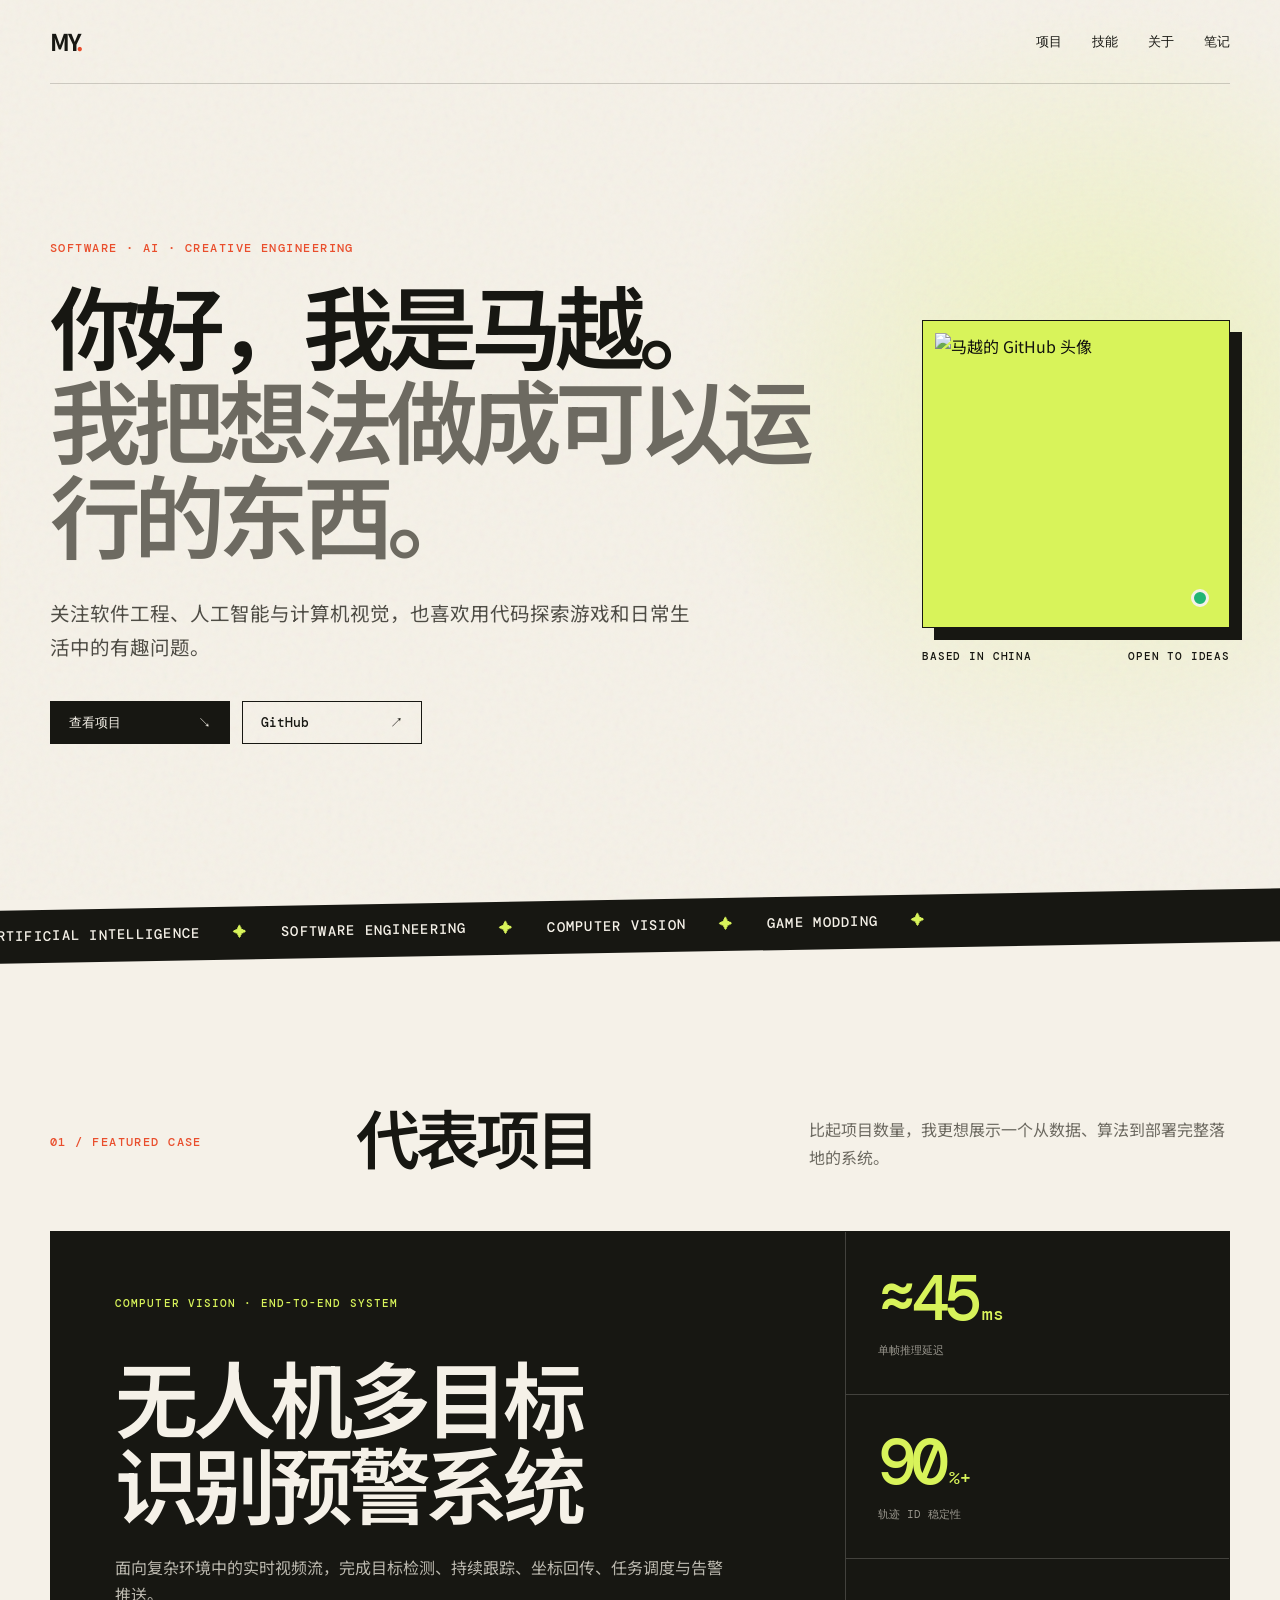
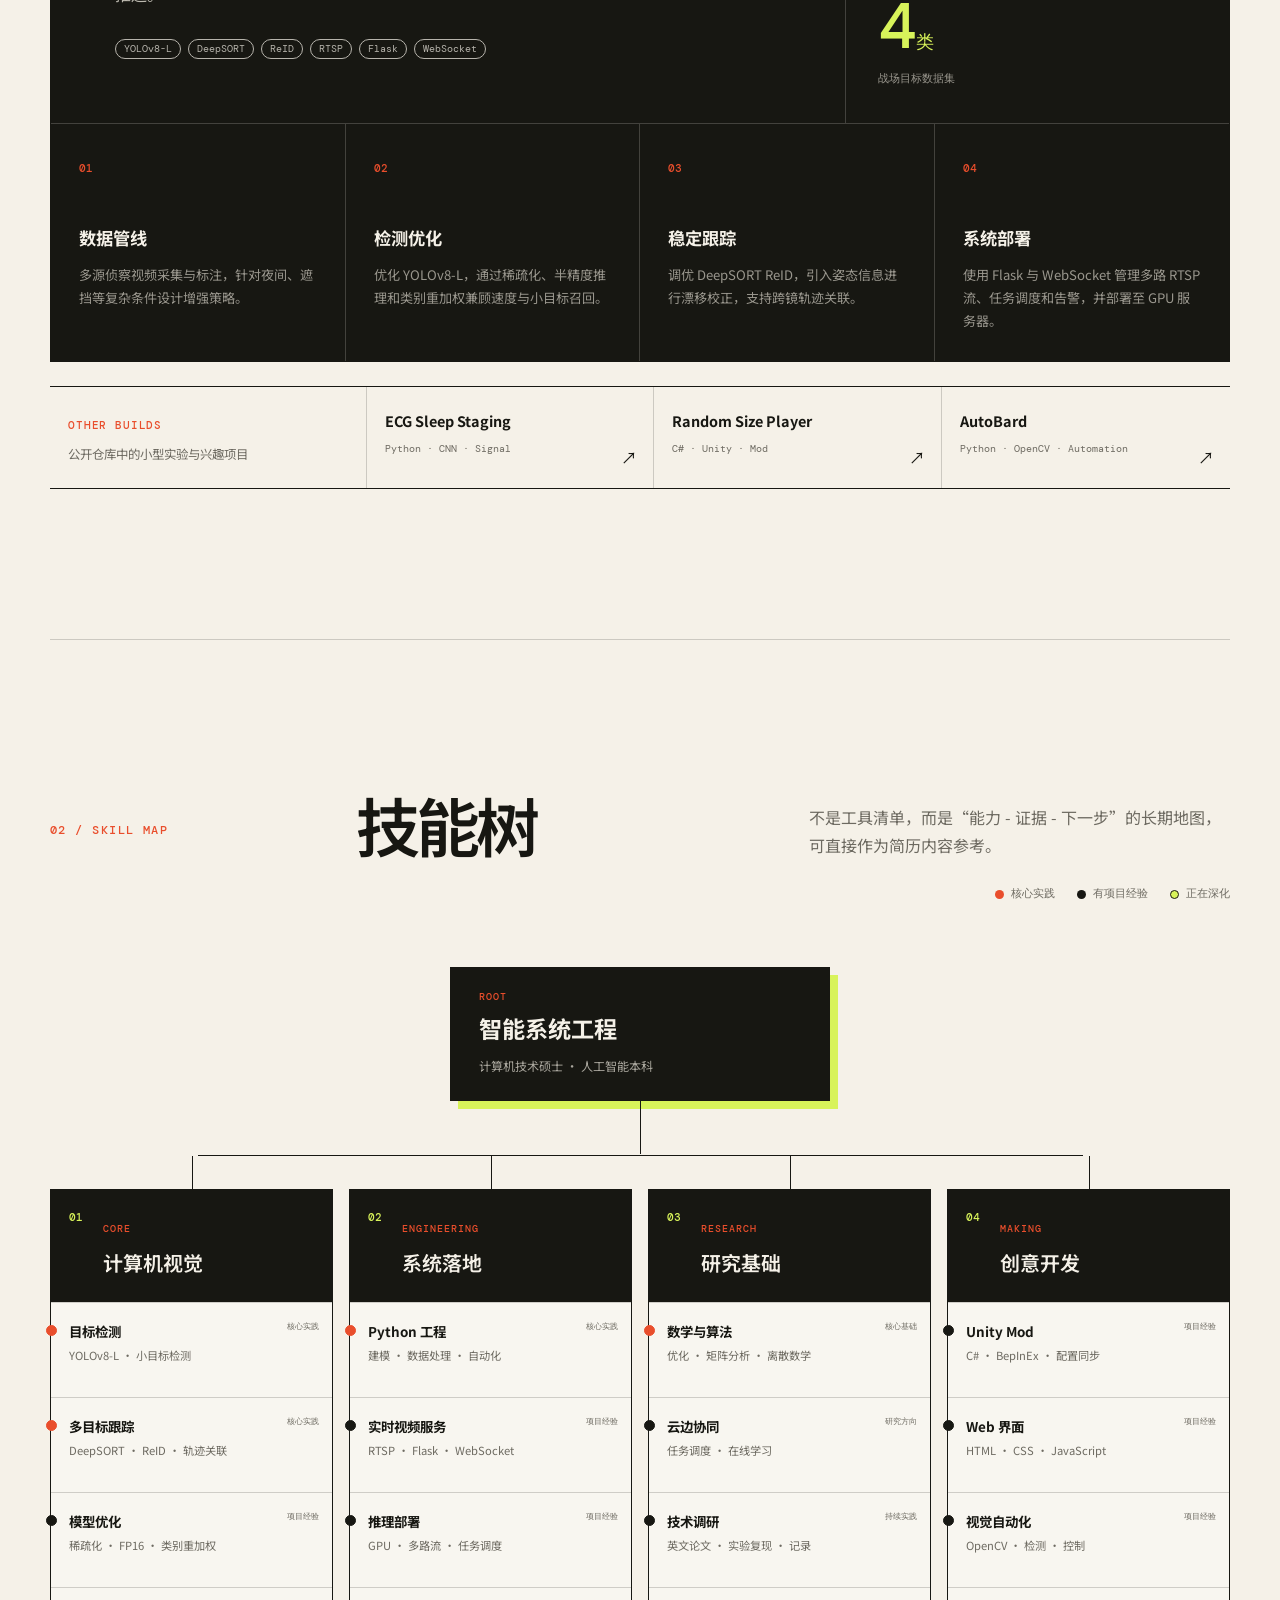
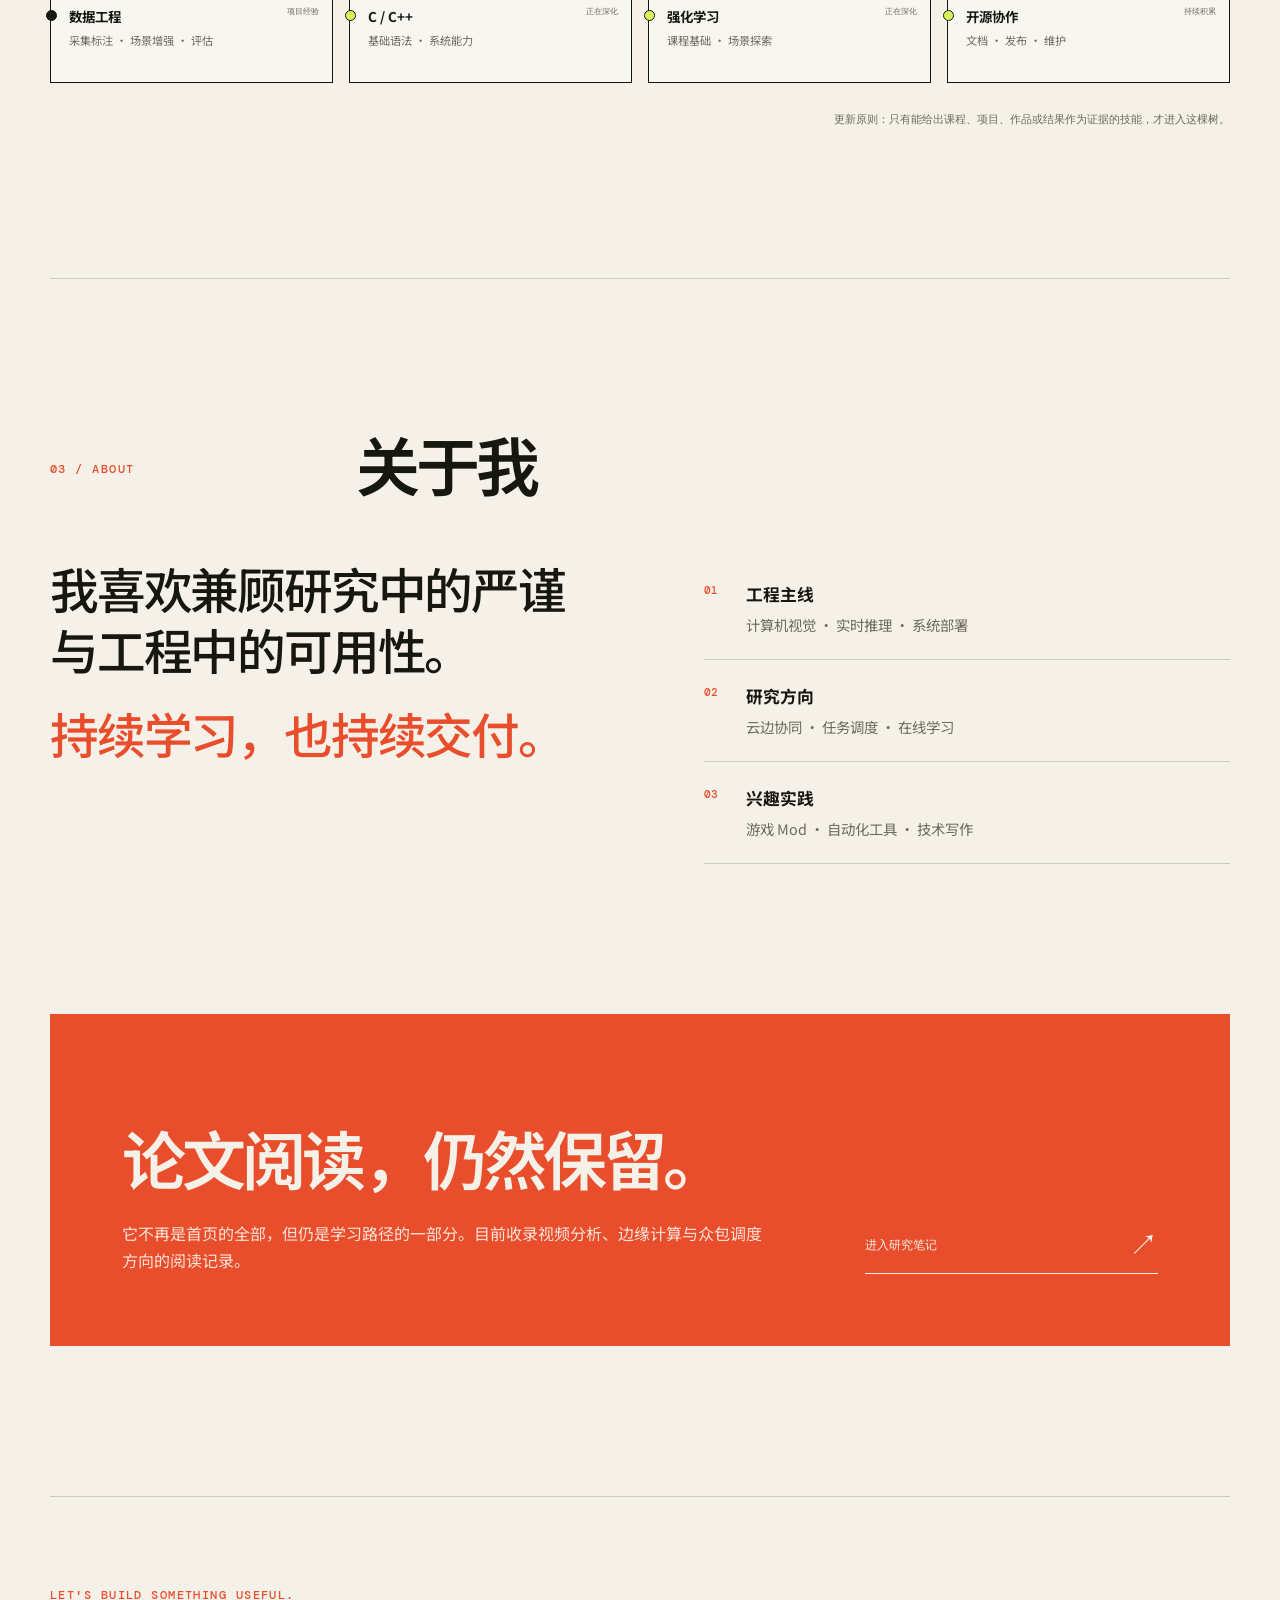
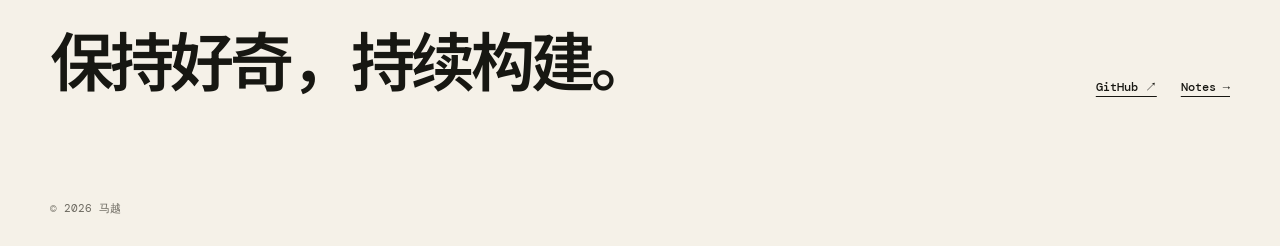
==== commit 5ba61cf5: "random update" ====
--- a/docs/index.html
+++ b/docs/index.html
@@ -23,6 +23,7 @@
     <a class="brand" href="#top" aria-label="返回首页">MY<span>.</span></a>
     <nav class="nav" aria-label="主导航">
       <a href="#projects">项目</a>
+      <a href="#skills">技能</a>
       <a href="#about">关于</a>
       <a href="notes/">笔记</a>
     </nav>
@@ -62,52 +63,110 @@
 
     <section class="projects section-shell" id="projects">
       <div class="section-heading reveal">
-        <p class="section-index">01 / SELECTED WORK</p>
-        <h2>精选项目</h2>
-        <p>从深度学习实验到游戏模组，记录把问题拆解并落地的过程。</p>
-      </div>
-
-      <div class="project-grid">
-        <article class="project-card project-featured reveal">
-          <div class="project-number">01</div>
-          <div class="project-body">
-            <div class="project-tags"><span>Python</span><span>CNN</span><span>Signal Processing</span></div>
-            <h3>ECG Sleep Staging</h3>
-            <p>仅使用心电信号完成睡眠分期任务，通过卷积神经网络进行建模、评估与结果可视化。</p>
-            <a href="https://github.com/nexor-source/ECG-Sleep-staging" target="_blank" rel="noreferrer">查看源码 <span aria-hidden="true">↗</span></a>
-          </div>
-          <div class="project-mark" aria-hidden="true">ECG</div>
-        </article>
-
-        <article class="project-card reveal">
-          <div class="project-number">02</div>
-          <div class="project-body">
-            <div class="project-tags"><span>C#</span><span>Unity</span><span>Game Mod</span></div>
-            <h3>Random Size Player</h3>
-            <p>为《Lethal Company》制作的角色与家具尺寸模组，支持配置、随机分布和多人同步。</p>
-            <a href="https://github.com/nexor-source/RandomSizePlayer" target="_blank" rel="noreferrer">查看源码 <span aria-hidden="true">↗</span></a>
-          </div>
-        </article>
-
-        <article class="project-card reveal">
-          <div class="project-number">03</div>
-          <div class="project-body">
-            <div class="project-tags"><span>Python</span><span>OpenCV</span><span>Automation</span></div>
-            <h3>AutoBard</h3>
-            <p>基于颜色检测和边缘检测的自动演奏工具，将视觉识别与键盘控制组合成完整工作流。</p>
-            <a href="https://github.com/nexor-source/AutoBard" target="_blank" rel="noreferrer">查看源码 <span aria-hidden="true">↗</span></a>
-          </div>
-        </article>
-      </div>
-
-      <a class="all-projects reveal" href="https://github.com/nexor-source?tab=repositories" target="_blank" rel="noreferrer">
-        查看全部 GitHub 项目 <span aria-hidden="true">→</span>
-      </a>
+        <p class="section-index">01 / FEATURED CASE</p>
+        <h2>代表项目</h2>
+        <p>比起项目数量，我更想展示一个从数据、算法到部署完整落地的系统。</p>
+      </div>
+
+      <article class="case-study reveal">
+        <header class="case-intro">
+          <p class="case-label">COMPUTER VISION · END-TO-END SYSTEM</p>
+          <h3>无人机多目标<br>识别预警系统</h3>
+          <p>面向复杂环境中的实时视频流，完成目标检测、持续跟踪、坐标回传、任务调度与告警推送。</p>
+          <div class="project-tags"><span>YOLOv8-L</span><span>DeepSORT</span><span>ReID</span><span>RTSP</span><span>Flask</span><span>WebSocket</span></div>
+        </header>
+
+        <div class="case-metrics" aria-label="项目指标">
+          <div><strong>≈45<small>ms</small></strong><span>单帧推理延迟</span></div>
+          <div><strong>90<small>%+</small></strong><span>轨迹 ID 稳定性</span></div>
+          <div><strong>4<small>类</small></strong><span>战场目标数据集</span></div>
+        </div>
+
+        <div class="case-flow" aria-label="项目工作流">
+          <div><span>01</span><strong>数据管线</strong><p>多源侦察视频采集与标注，针对夜间、遮挡等复杂条件设计增强策略。</p></div>
+          <div><span>02</span><strong>检测优化</strong><p>优化 YOLOv8-L，通过稀疏化、半精度推理和类别重加权兼顾速度与小目标召回。</p></div>
+          <div><span>03</span><strong>稳定跟踪</strong><p>调优 DeepSORT ReID，引入姿态信息进行漂移校正，支持跨镜轨迹关联。</p></div>
+          <div><span>04</span><strong>系统部署</strong><p>使用 Flask 与 WebSocket 管理多路 RTSP 流、任务调度和告警，并部署至 GPU 服务器。</p></div>
+        </div>
+      </article>
+
+      <div class="other-builds reveal">
+        <div class="other-builds-title"><span>OTHER BUILDS</span><p>公开仓库中的小型实验与兴趣项目</p></div>
+        <a href="https://github.com/nexor-source/ECG-Sleep-staging" target="_blank" rel="noreferrer"><strong>ECG Sleep Staging</strong><span>Python · CNN · Signal</span><i>↗</i></a>
+        <a href="https://github.com/nexor-source/RandomSizePlayer" target="_blank" rel="noreferrer"><strong>Random Size Player</strong><span>C# · Unity · Mod</span><i>↗</i></a>
+        <a href="https://github.com/nexor-source/AutoBard" target="_blank" rel="noreferrer"><strong>AutoBard</strong><span>Python · OpenCV · Automation</span><i>↗</i></a>
+      </div>
+    </section>
+
+    <section class="skills section-shell" id="skills">
+      <div class="section-heading reveal">
+        <p class="section-index">02 / SKILL MAP</p>
+        <h2>技能树</h2>
+        <p>不是工具清单，而是“能力 - 证据 - 下一步”的长期地图，可直接作为简历内容参考。</p>
+      </div>
+
+      <div class="skill-legend reveal" aria-label="技能状态说明">
+        <span><i class="level-strong"></i>核心实践</span>
+        <span><i class="level-applied"></i>有项目经验</span>
+        <span><i class="level-growing"></i>正在深化</span>
+      </div>
+
+      <div class="skill-tree reveal">
+        <div class="tree-root">
+          <small>ROOT</small>
+          <strong>智能系统工程</strong>
+          <span>计算机技术硕士 · 人工智能本科</span>
+        </div>
+
+        <div class="tree-branches">
+          <article class="tree-branch">
+            <header><span>01</span><div><small>CORE</small><h3>计算机视觉</h3></div></header>
+            <ul class="skill-nodes">
+              <li data-level="strong"><div><strong>目标检测</strong><span>YOLOv8-L · 小目标检测</span></div><em>核心实践</em></li>
+              <li data-level="strong"><div><strong>多目标跟踪</strong><span>DeepSORT · ReID · 轨迹关联</span></div><em>核心实践</em></li>
+              <li data-level="applied"><div><strong>模型优化</strong><span>稀疏化 · FP16 · 类别重加权</span></div><em>项目经验</em></li>
+              <li data-level="applied"><div><strong>数据工程</strong><span>采集标注 · 场景增强 · 评估</span></div><em>项目经验</em></li>
+            </ul>
+          </article>
+
+          <article class="tree-branch">
+            <header><span>02</span><div><small>ENGINEERING</small><h3>系统落地</h3></div></header>
+            <ul class="skill-nodes">
+              <li data-level="strong"><div><strong>Python 工程</strong><span>建模 · 数据处理 · 自动化</span></div><em>核心实践</em></li>
+              <li data-level="applied"><div><strong>实时视频服务</strong><span>RTSP · Flask · WebSocket</span></div><em>项目经验</em></li>
+              <li data-level="applied"><div><strong>推理部署</strong><span>GPU · 多路流 · 任务调度</span></div><em>项目经验</em></li>
+              <li data-level="growing"><div><strong>C / C++</strong><span>基础语法 · 系统能力</span></div><em>正在深化</em></li>
+            </ul>
+          </article>
+
+          <article class="tree-branch">
+            <header><span>03</span><div><small>RESEARCH</small><h3>研究基础</h3></div></header>
+            <ul class="skill-nodes">
+              <li data-level="strong"><div><strong>数学与算法</strong><span>优化 · 矩阵分析 · 离散数学</span></div><em>核心基础</em></li>
+              <li data-level="applied"><div><strong>云边协同</strong><span>任务调度 · 在线学习</span></div><em>研究方向</em></li>
+              <li data-level="applied"><div><strong>技术调研</strong><span>英文论文 · 实验复现 · 记录</span></div><em>持续实践</em></li>
+              <li data-level="growing"><div><strong>强化学习</strong><span>课程基础 · 场景探索</span></div><em>正在深化</em></li>
+            </ul>
+          </article>
+
+          <article class="tree-branch">
+            <header><span>04</span><div><small>MAKING</small><h3>创意开发</h3></div></header>
+            <ul class="skill-nodes">
+              <li data-level="applied"><div><strong>Unity Mod</strong><span>C# · BepInEx · 配置同步</span></div><em>项目经验</em></li>
+              <li data-level="applied"><div><strong>Web 界面</strong><span>HTML · CSS · JavaScript</span></div><em>项目经验</em></li>
+              <li data-level="applied"><div><strong>视觉自动化</strong><span>OpenCV · 检测 · 控制</span></div><em>项目经验</em></li>
+              <li data-level="growing"><div><strong>开源协作</strong><span>文档 · 发布 · 维护</span></div><em>持续积累</em></li>
+            </ul>
+          </article>
+        </div>
+      </div>
+
+      <p class="skill-footnote reveal">更新原则：只有能给出课程、项目、作品或结果作为证据的技能，才进入这棵树。</p>
     </section>
 
     <section class="about section-shell" id="about">
       <div class="section-heading reveal">
-        <p class="section-index">02 / ABOUT</p>
+        <p class="section-index">03 / ABOUT</p>
         <h2>关于我</h2>
       </div>
       <div class="about-grid">
@@ -116,16 +175,16 @@
           <p>持续学习，也持续交付。</p>
         </div>
         <div class="capability-list reveal">
-          <div><span>01</span><strong>软件工程</strong><p>Python · C++ · C# · Qt</p></div>
-          <div><span>02</span><strong>智能系统</strong><p>深度学习 · 计算机视觉 · 信号处理</p></div>
-          <div><span>03</span><strong>兴趣实践</strong><p>游戏开发 · 自动化工具 · 技术写作</p></div>
+          <div><span>01</span><strong>工程主线</strong><p>计算机视觉 · 实时推理 · 系统部署</p></div>
+          <div><span>02</span><strong>研究方向</strong><p>云边协同 · 任务调度 · 在线学习</p></div>
+          <div><span>03</span><strong>兴趣实践</strong><p>游戏 Mod · 自动化工具 · 技术写作</p></div>
         </div>
       </div>
     </section>
 
     <section class="notes-callout section-shell reveal">
       <div>
-        <p class="section-index">03 / NOTES</p>
+        <p class="section-index">04 / NOTES</p>
         <h2>论文阅读，仍然保留。</h2>
         <p>它不再是首页的全部，但仍是学习路径的一部分。目前收录视频分析、边缘计算与众包调度方向的阅读记录。</p>
       </div>
--- a/docs/assets/style.css
+++ b/docs/assets/style.css
@@ -215,6 +215,7 @@
 @keyframes drift { to { transform: translateX(-11%); } }
 
 .projects,
+.skills,
 .about { padding-block: 150px; }
 
 .section-heading {
@@ -342,6 +343,271 @@
   text-decoration: none;
 }
 
+.case-study {
+  display: grid;
+  grid-template-columns: 1.35fr 0.65fr;
+  color: var(--paper);
+  border: 1px solid var(--ink);
+  background: var(--ink);
+}
+
+.case-intro {
+  padding: clamp(32px, 5vw, 64px);
+  border-right: 1px solid rgba(245, 241, 232, 0.2);
+}
+
+.case-label {
+  margin: 0 0 42px;
+  color: var(--acid);
+  font: 500 0.68rem/1.4 var(--mono);
+  letter-spacing: 0.1em;
+}
+
+.case-intro h3 {
+  margin: 0;
+  font-size: clamp(2.8rem, 6.5vw, 6.3rem);
+  font-weight: 600;
+  line-height: 1.03;
+  letter-spacing: -0.065em;
+}
+
+.case-intro > p:not(.case-label) {
+  max-width: 620px;
+  margin: 30px 0;
+  color: #bbb8ae;
+  font-size: 1rem;
+}
+
+.case-metrics {
+  display: grid;
+  grid-template-rows: repeat(3, 1fr);
+}
+
+.case-metrics > div {
+  display: flex;
+  flex-direction: column;
+  justify-content: center;
+  padding: 32px;
+  border-bottom: 1px solid rgba(245, 241, 232, 0.2);
+}
+
+.case-metrics > div:last-child { border-bottom: 0; }
+
+.case-metrics strong {
+  color: var(--acid);
+  font: 500 clamp(2.7rem, 5vw, 5rem)/1 var(--mono);
+  letter-spacing: -0.08em;
+}
+
+.case-metrics small {
+  margin-left: 5px;
+  font-size: 0.28em;
+  letter-spacing: 0;
+}
+
+.case-metrics span {
+  margin-top: 12px;
+  color: #99968d;
+  font: 400 0.7rem/1.4 var(--mono);
+}
+
+.case-flow {
+  display: grid;
+  grid-column: 1 / -1;
+  grid-template-columns: repeat(4, 1fr);
+  border-top: 1px solid rgba(245, 241, 232, 0.2);
+}
+
+.case-flow > div {
+  min-height: 230px;
+  padding: 28px;
+  border-right: 1px solid rgba(245, 241, 232, 0.2);
+}
+
+.case-flow > div:last-child { border-right: 0; }
+.case-flow span { color: var(--accent); font: 500 0.7rem/1 var(--mono); }
+.case-flow strong { display: block; margin-top: 44px; font-size: 1.08rem; }
+.case-flow p { margin: 12px 0 0; color: #99968d; font-size: 0.82rem; line-height: 1.75; }
+
+.other-builds {
+  display: grid;
+  grid-template-columns: 1.1fr repeat(3, 1fr);
+  margin-top: 24px;
+  border-top: 1px solid var(--ink);
+  border-bottom: 1px solid var(--ink);
+}
+
+.other-builds-title,
+.other-builds a {
+  min-width: 0;
+  padding: 22px 18px;
+  border-right: 1px solid var(--line);
+}
+
+.other-builds > :last-child { border-right: 0; }
+.other-builds-title span { color: var(--accent); font: 500 0.66rem/1 var(--mono); letter-spacing: 0.08em; }
+.other-builds-title p { margin: 8px 0 0; color: var(--muted); font-size: 0.78rem; }
+
+.other-builds a {
+  position: relative;
+  display: flex;
+  flex-direction: column;
+  text-decoration: none;
+  transition: background 180ms ease;
+}
+
+.other-builds a:hover { background: var(--acid); }
+.other-builds a strong { overflow: hidden; font-size: 0.9rem; text-overflow: ellipsis; white-space: nowrap; }
+.other-builds a span { margin-top: 8px; color: var(--muted); font: 400 0.62rem/1.4 var(--mono); }
+.other-builds a i { position: absolute; right: 16px; bottom: 16px; font-style: normal; }
+
+.skills {
+  border-top: 1px solid var(--line);
+}
+
+.skill-legend {
+  display: flex;
+  flex-wrap: wrap;
+  gap: 22px;
+  justify-content: flex-end;
+  margin: -30px 0 32px;
+  color: var(--muted);
+  font: 400 0.66rem/1 var(--mono);
+}
+
+.skill-legend span { display: inline-flex; gap: 7px; align-items: center; }
+.skill-legend i { width: 9px; height: 9px; border-radius: 50%; }
+.level-strong { background: var(--accent); }
+.level-applied { background: var(--ink); }
+.level-growing { border: 1px solid var(--ink); background: var(--acid); }
+
+.skill-tree {
+  padding: 36px 0 0;
+}
+
+.tree-root {
+  position: relative;
+  display: flex;
+  flex-direction: column;
+  width: min(380px, 100%);
+  margin: 0 auto;
+  padding: 24px 28px;
+  color: var(--paper);
+  border: 1px solid var(--ink);
+  background: var(--ink);
+  box-shadow: 8px 8px 0 var(--acid);
+}
+
+.tree-root::after {
+  position: absolute;
+  top: 100%;
+  left: 50%;
+  width: 1px;
+  height: 54px;
+  content: "";
+  background: var(--ink);
+}
+
+.tree-root small,
+.tree-branch header small {
+  color: var(--accent);
+  font: 500 0.62rem/1 var(--mono);
+  letter-spacing: 0.1em;
+}
+
+.tree-root strong { margin: 7px 0; font-size: 1.45rem; }
+.tree-root span { color: #aaa79e; font-size: 0.76rem; }
+
+.tree-branches {
+  position: relative;
+  display: grid;
+  grid-template-columns: repeat(4, minmax(0, 1fr));
+  gap: 16px;
+  margin-top: 54px;
+}
+
+.tree-branches::before {
+  position: absolute;
+  top: 0;
+  right: 12.5%;
+  left: 12.5%;
+  height: 1px;
+  content: "";
+  background: var(--ink);
+}
+
+.tree-branch {
+  position: relative;
+  margin-top: 34px;
+  border: 1px solid var(--ink);
+  background: rgba(255, 255, 255, 0.36);
+}
+
+.tree-branch::before {
+  position: absolute;
+  bottom: 100%;
+  left: 50%;
+  width: 1px;
+  height: 34px;
+  content: "";
+  background: var(--ink);
+}
+
+.tree-branch header {
+  display: grid;
+  grid-template-columns: 34px 1fr;
+  align-items: start;
+  padding: 22px 18px;
+  color: var(--paper);
+  background: var(--ink);
+}
+
+.tree-branch header > span { color: var(--acid); font: 500 0.7rem/1 var(--mono); }
+.tree-branch header h3 { margin: 6px 0 0; font-size: 1.25rem; font-weight: 600; }
+
+.skill-nodes {
+  margin: 0;
+  padding: 0;
+  list-style: none;
+}
+
+.skill-nodes li {
+  position: relative;
+  display: flex;
+  gap: 10px;
+  align-items: flex-start;
+  justify-content: space-between;
+  min-height: 95px;
+  padding: 17px 13px 15px 18px;
+  border-top: 1px solid var(--line);
+}
+
+.skill-nodes li::before {
+  position: absolute;
+  top: 22px;
+  left: -5px;
+  width: 9px;
+  height: 9px;
+  border: 1px solid var(--ink);
+  border-radius: 50%;
+  content: "";
+}
+
+.skill-nodes li[data-level="strong"]::before { border-color: var(--accent); background: var(--accent); }
+.skill-nodes li[data-level="applied"]::before { background: var(--ink); }
+.skill-nodes li[data-level="growing"]::before { background: var(--acid); }
+.skill-nodes li div { min-width: 0; }
+.skill-nodes strong { display: block; font-size: 0.84rem; }
+.skill-nodes span { display: block; margin-top: 5px; color: var(--muted); font-size: 0.7rem; line-height: 1.55; }
+.skill-nodes em { flex: 0 0 auto; margin-top: 1px; color: var(--muted); font: 400 0.52rem/1.4 var(--mono); font-style: normal; }
+
+.skill-footnote {
+  margin: 28px 0 0;
+  color: var(--muted);
+  font: 400 0.68rem/1.6 var(--mono);
+  text-align: right;
+}
+
 .about {
   border-top: 1px solid var(--line);
 }
@@ -446,6 +712,21 @@
   .section-heading { grid-template-columns: 1fr; gap: 12px; }
   .project-grid { grid-template-columns: 1fr; }
   .project-featured { grid-column: auto; }
+  .case-study { grid-template-columns: 1fr; }
+  .case-intro { border-right: 0; border-bottom: 1px solid rgba(245, 241, 232, 0.2); }
+  .case-metrics { grid-template-columns: repeat(3, 1fr); grid-template-rows: none; }
+  .case-metrics > div { border-right: 1px solid rgba(245, 241, 232, 0.2); border-bottom: 0; }
+  .case-metrics > div:last-child { border-right: 0; }
+  .case-flow { grid-template-columns: repeat(2, 1fr); }
+  .case-flow > div:nth-child(2) { border-right: 0; }
+  .case-flow > div:nth-child(-n+2) { border-bottom: 1px solid rgba(245, 241, 232, 0.2); }
+  .other-builds { grid-template-columns: repeat(2, 1fr); }
+  .other-builds-title { grid-column: 1 / -1; border-right: 0; border-bottom: 1px solid var(--line); }
+  .tree-branches { grid-template-columns: repeat(2, minmax(0, 1fr)); gap: 18px; margin-top: 52px; }
+  .tree-branches::before,
+  .tree-branch::before { display: none; }
+  .tree-root::after { height: 30px; }
+  .tree-branch { margin-top: 0; }
   .about-grid,
   .notes-callout { grid-template-columns: 1fr; }
   .notes-callout { gap: 34px; }
@@ -464,6 +745,27 @@
   .project-card { min-height: 390px; padding: 22px 18px; }
   .project-featured { min-height: 440px; }
   .project-card h3 { font-size: 2.25rem; }
+  .case-intro { padding: 30px 22px 36px; }
+  .case-label { margin-bottom: 28px; }
+  .case-intro h3 { font-size: clamp(2.65rem, 13vw, 4.3rem); }
+  .case-metrics > div { padding: 20px 12px; }
+  .case-metrics strong { font-size: clamp(2rem, 10vw, 3rem); }
+  .case-metrics span { font-size: 0.58rem; }
+  .case-flow { grid-template-columns: 1fr; }
+  .case-flow > div { min-height: auto; padding: 24px 22px; border-right: 0; border-bottom: 1px solid rgba(245, 241, 232, 0.2); }
+  .case-flow > div:nth-child(2) { border-right: 0; }
+  .case-flow > div:nth-child(-n+2) { border-bottom: 1px solid rgba(245, 241, 232, 0.2); }
+  .case-flow > div:last-child { border-bottom: 0; }
+  .case-flow strong { margin-top: 24px; }
+  .other-builds { grid-template-columns: 1fr; }
+  .other-builds-title { grid-column: auto; }
+  .other-builds-title,
+  .other-builds a { border-right: 0; border-bottom: 1px solid var(--line); }
+  .other-builds > :last-child { border-bottom: 0; }
+  .skill-legend { justify-content: flex-start; margin-top: 0; }
+  .tree-branches { grid-template-columns: 1fr; }
+  .skill-nodes li { min-height: 82px; }
+  .skill-footnote { text-align: left; }
   .notes-callout { width: 100%; margin-bottom: 100px; }
   .site-footer { grid-template-columns: 1fr; }
   .copyright { grid-column: auto; margin-top: 34px; }
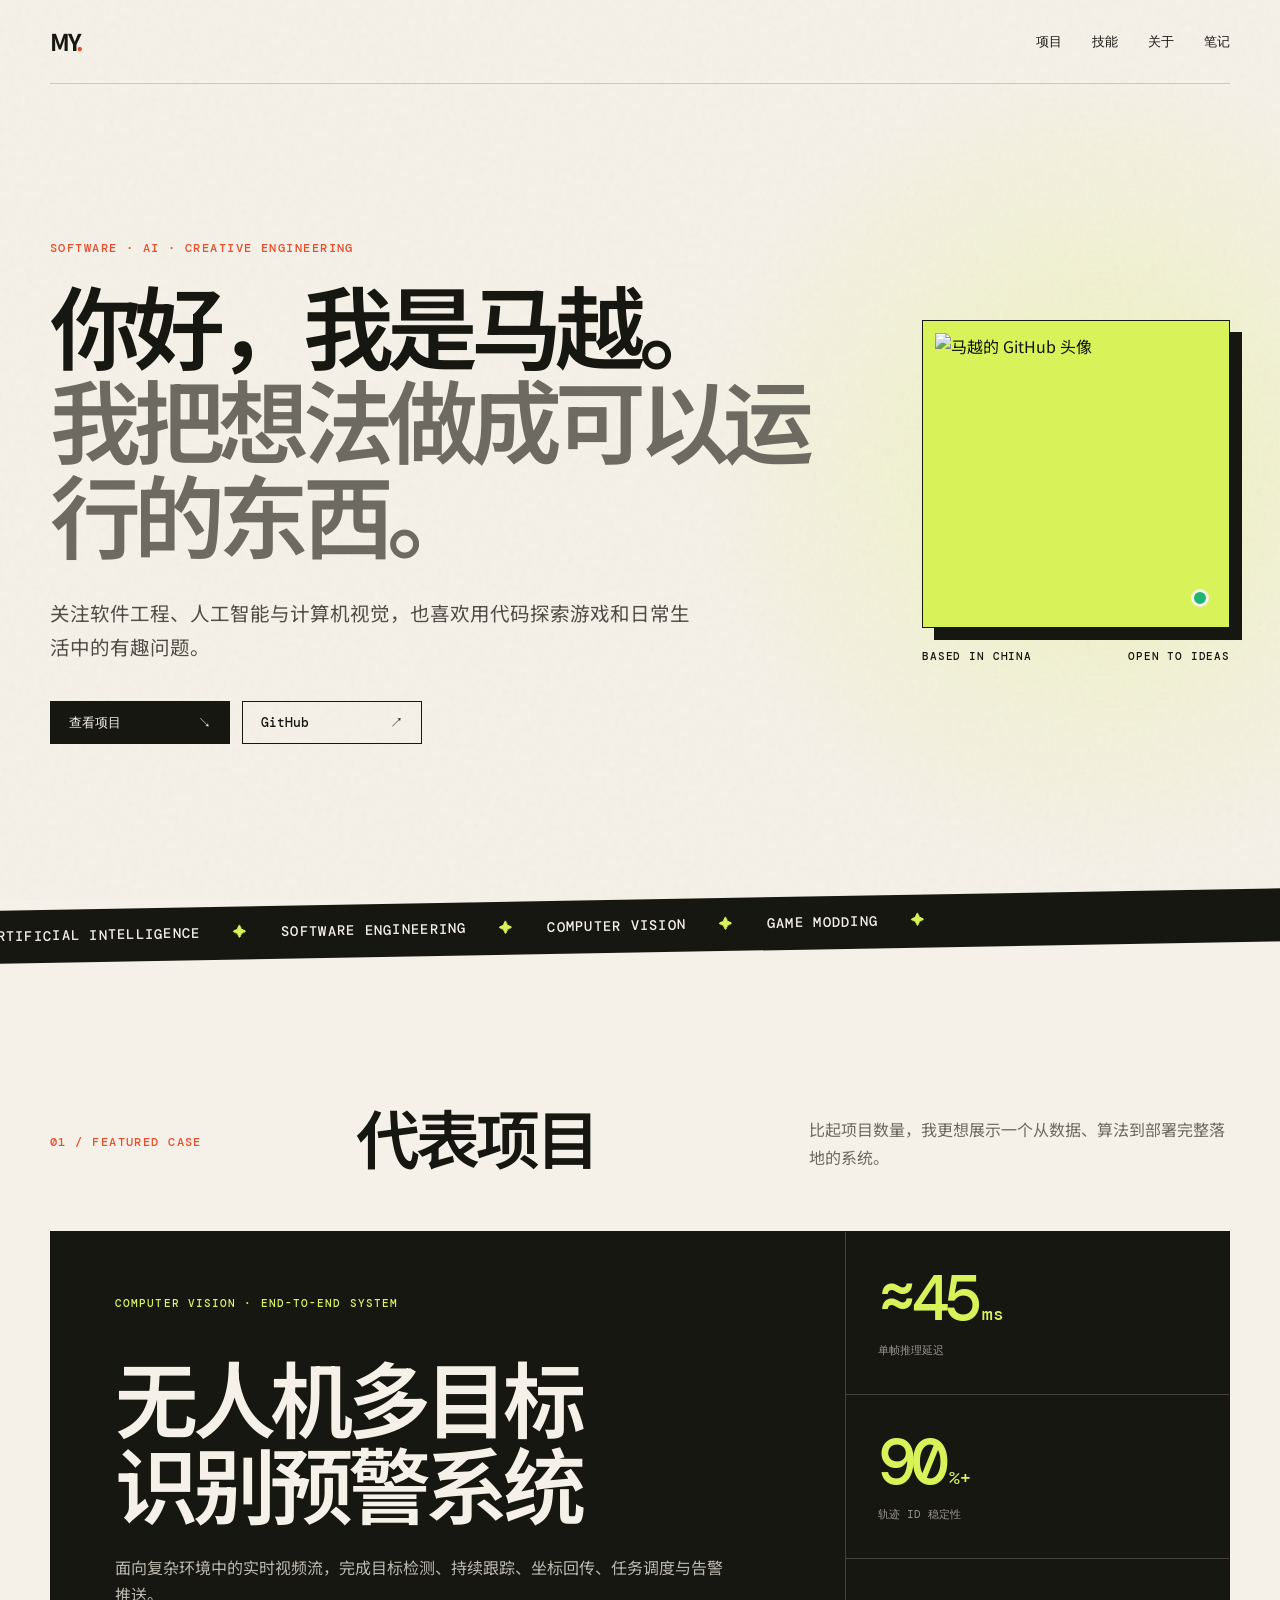
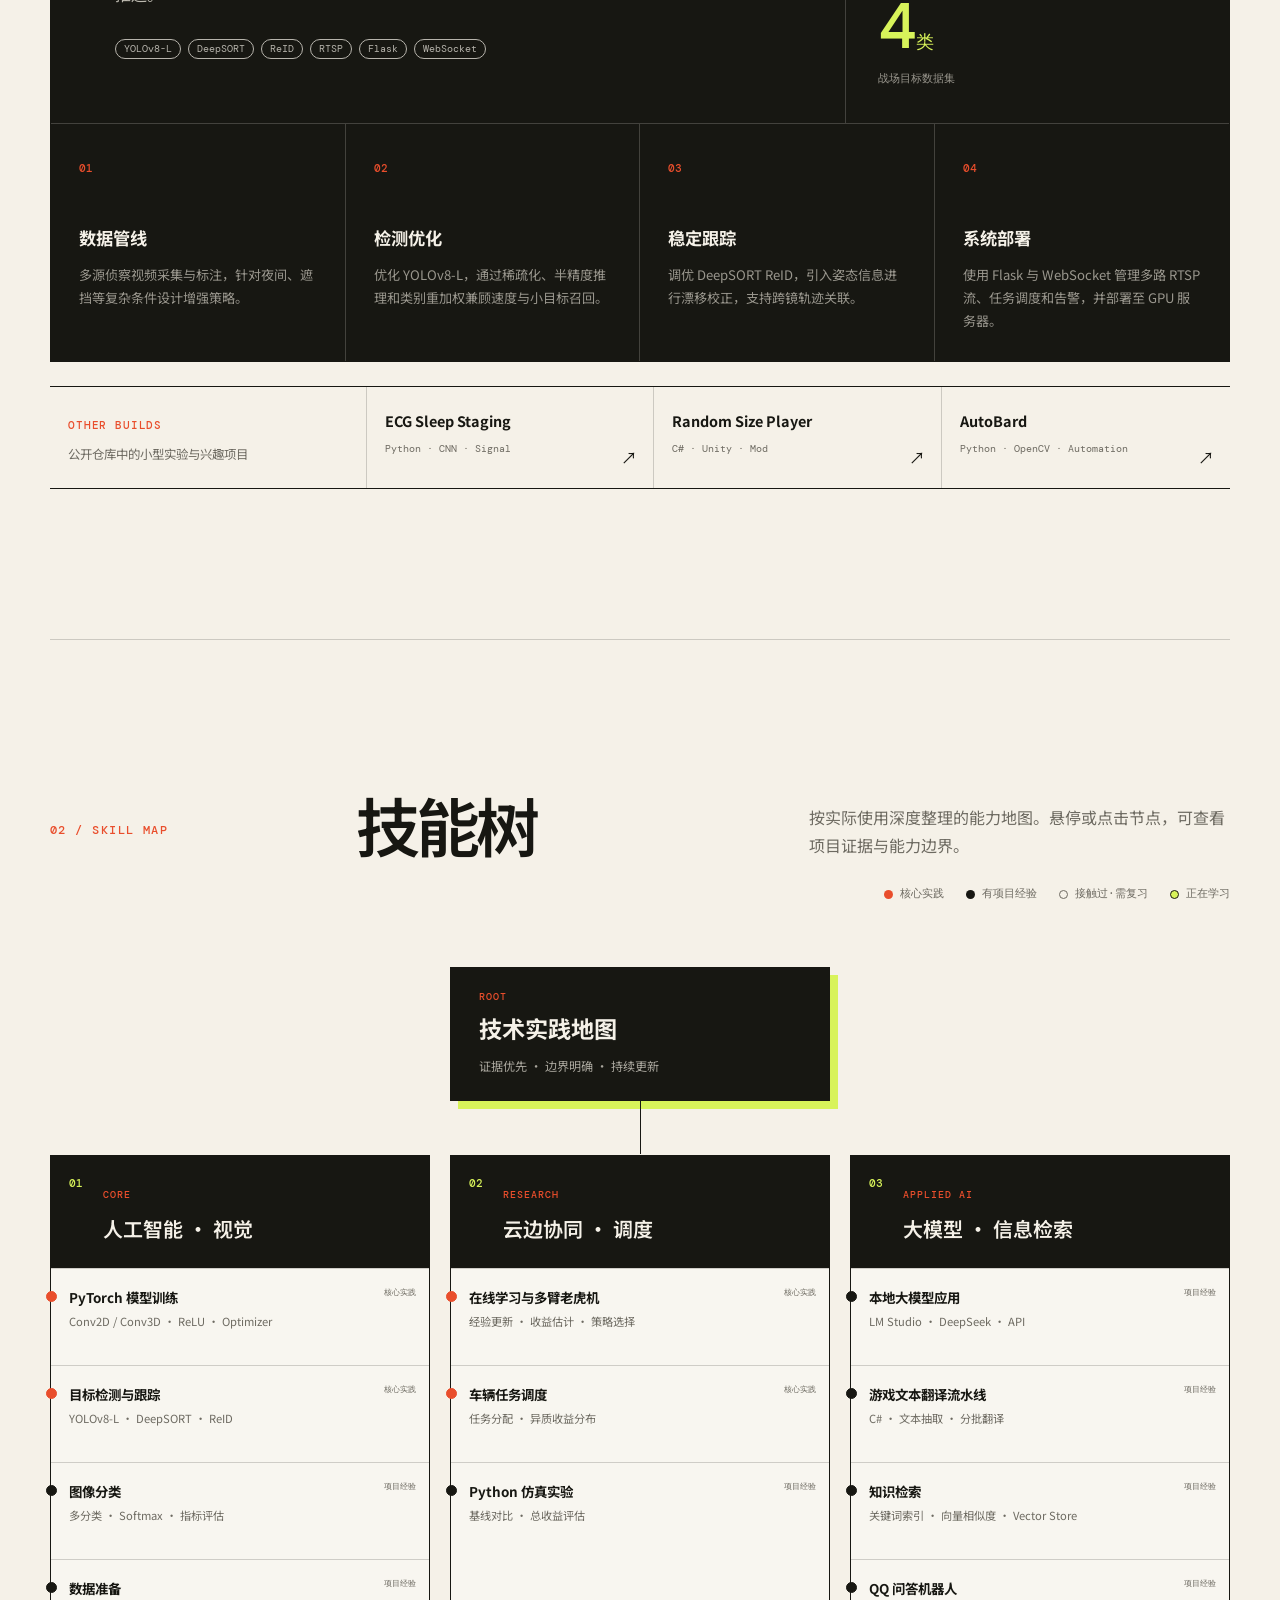
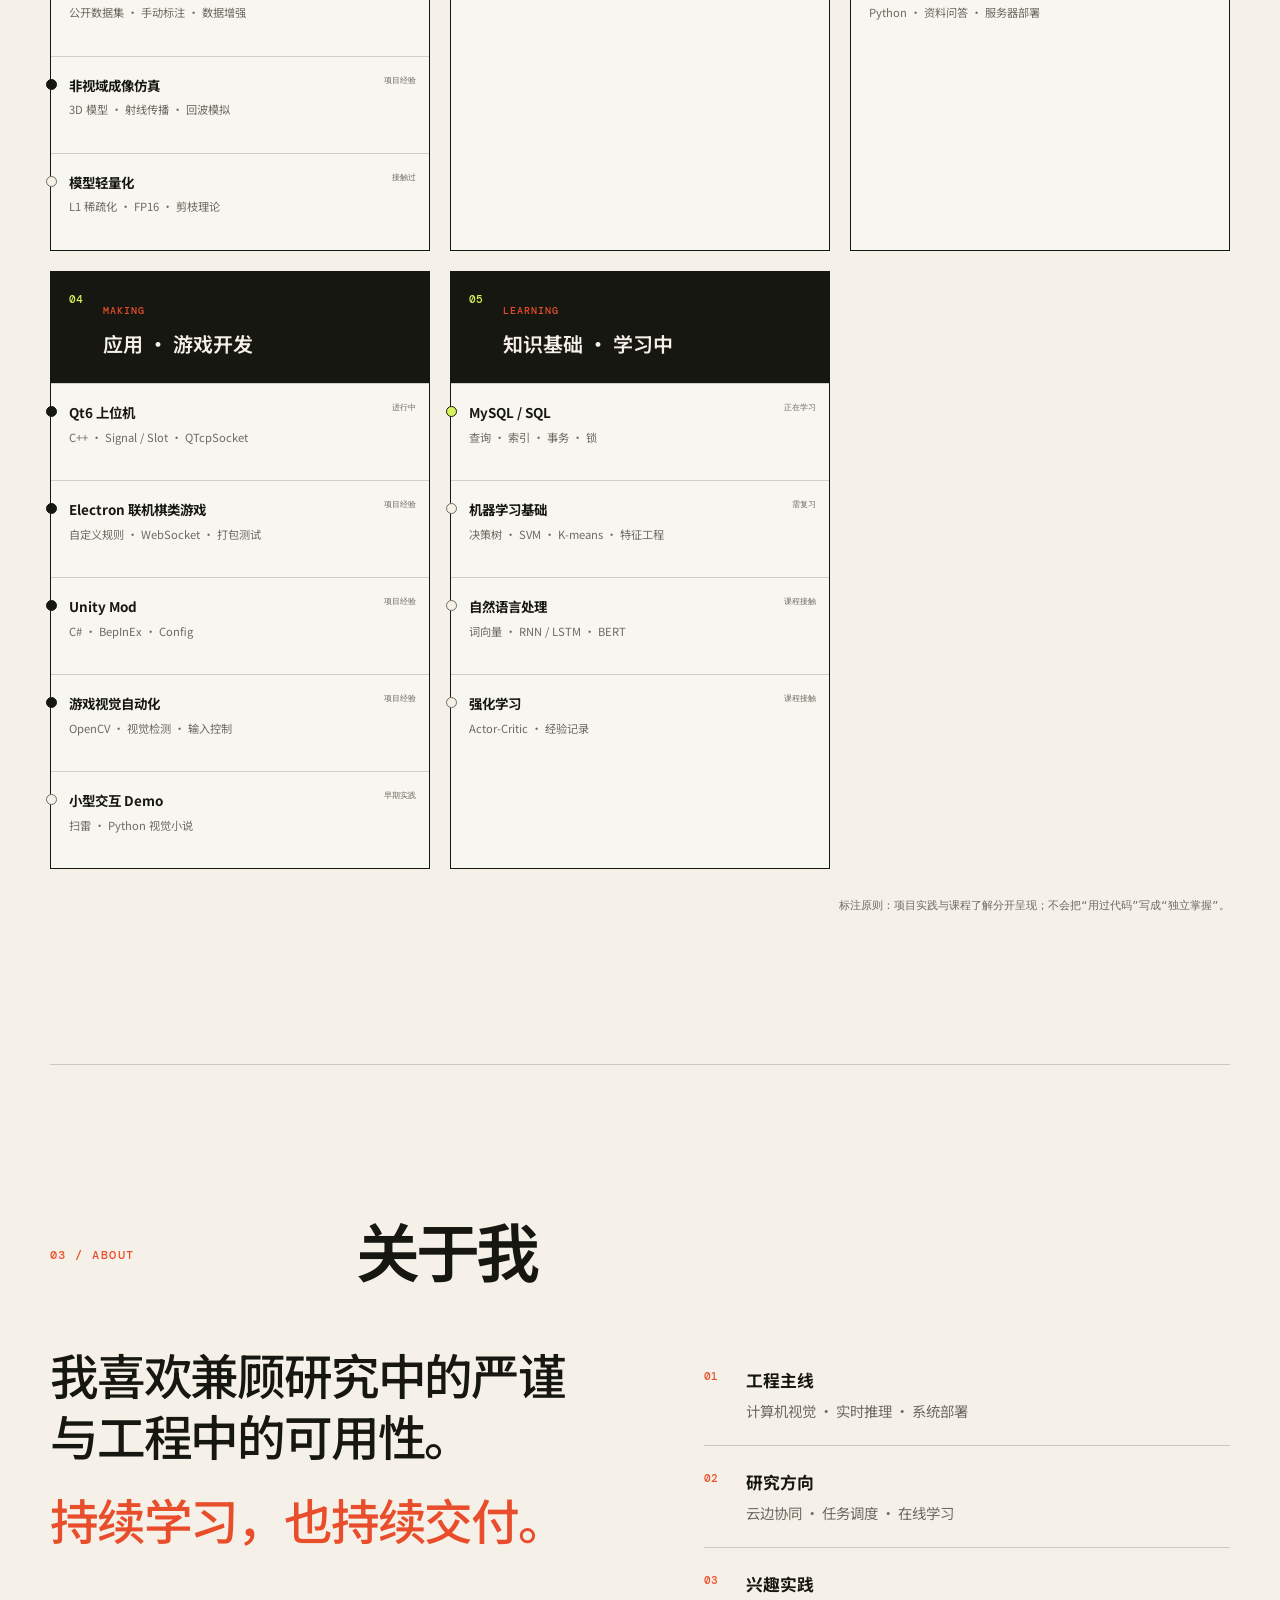
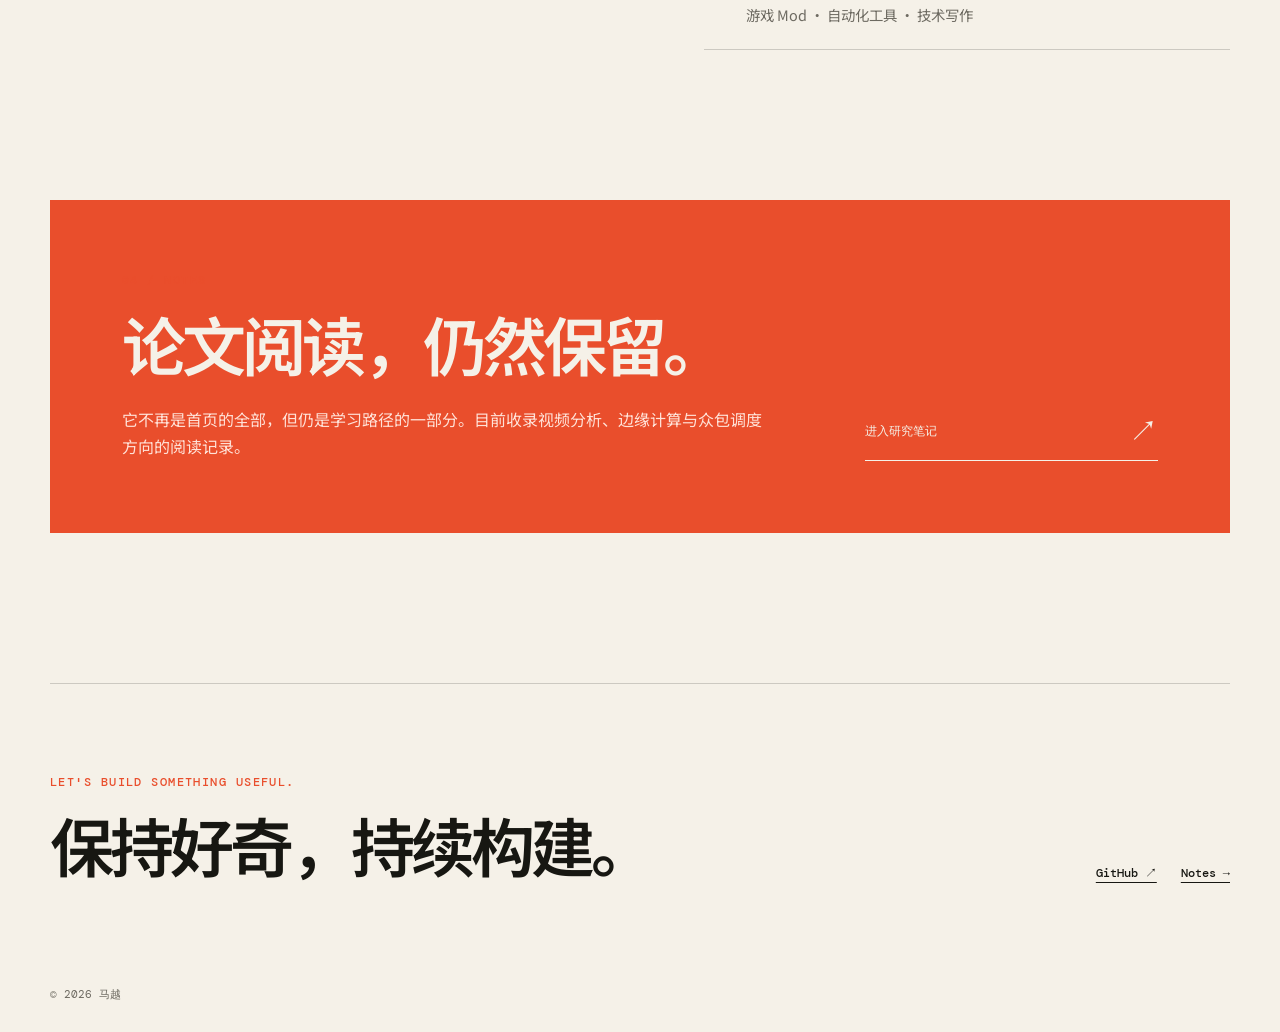
==== commit 436962e0: "more detail until 9.2" ====
--- a/docs/index.html
+++ b/docs/index.html
@@ -102,66 +102,145 @@
       <div class="section-heading reveal">
         <p class="section-index">02 / SKILL MAP</p>
         <h2>技能树</h2>
-        <p>不是工具清单，而是“能力 - 证据 - 下一步”的长期地图，可直接作为简历内容参考。</p>
+        <p>按实际使用深度整理的能力地图。悬停或点击节点，可查看项目证据与能力边界。</p>
       </div>
 
       <div class="skill-legend reveal" aria-label="技能状态说明">
         <span><i class="level-strong"></i>核心实践</span>
         <span><i class="level-applied"></i>有项目经验</span>
-        <span><i class="level-growing"></i>正在深化</span>
+        <span><i class="level-refresh"></i>接触过·需复习</span>
+        <span><i class="level-growing"></i>正在学习</span>
       </div>
 
       <div class="skill-tree reveal">
         <div class="tree-root">
           <small>ROOT</small>
-          <strong>智能系统工程</strong>
-          <span>计算机技术硕士 · 人工智能本科</span>
+          <strong>技术实践地图</strong>
+          <span>证据优先 · 边界明确 · 持续更新</span>
         </div>
 
         <div class="tree-branches">
           <article class="tree-branch">
-            <header><span>01</span><div><small>CORE</small><h3>计算机视觉</h3></div></header>
-            <ul class="skill-nodes">
-              <li data-level="strong"><div><strong>目标检测</strong><span>YOLOv8-L · 小目标检测</span></div><em>核心实践</em></li>
-              <li data-level="strong"><div><strong>多目标跟踪</strong><span>DeepSORT · ReID · 轨迹关联</span></div><em>核心实践</em></li>
-              <li data-level="applied"><div><strong>模型优化</strong><span>稀疏化 · FP16 · 类别重加权</span></div><em>项目经验</em></li>
-              <li data-level="applied"><div><strong>数据工程</strong><span>采集标注 · 场景增强 · 评估</span></div><em>项目经验</em></li>
-            </ul>
-          </article>
-
-          <article class="tree-branch">
-            <header><span>02</span><div><small>ENGINEERING</small><h3>系统落地</h3></div></header>
-            <ul class="skill-nodes">
-              <li data-level="strong"><div><strong>Python 工程</strong><span>建模 · 数据处理 · 自动化</span></div><em>核心实践</em></li>
-              <li data-level="applied"><div><strong>实时视频服务</strong><span>RTSP · Flask · WebSocket</span></div><em>项目经验</em></li>
-              <li data-level="applied"><div><strong>推理部署</strong><span>GPU · 多路流 · 任务调度</span></div><em>项目经验</em></li>
-              <li data-level="growing"><div><strong>C / C++</strong><span>基础语法 · 系统能力</span></div><em>正在深化</em></li>
-            </ul>
-          </article>
-
-          <article class="tree-branch">
-            <header><span>03</span><div><small>RESEARCH</small><h3>研究基础</h3></div></header>
-            <ul class="skill-nodes">
-              <li data-level="strong"><div><strong>数学与算法</strong><span>优化 · 矩阵分析 · 离散数学</span></div><em>核心基础</em></li>
-              <li data-level="applied"><div><strong>云边协同</strong><span>任务调度 · 在线学习</span></div><em>研究方向</em></li>
-              <li data-level="applied"><div><strong>技术调研</strong><span>英文论文 · 实验复现 · 记录</span></div><em>持续实践</em></li>
-              <li data-level="growing"><div><strong>强化学习</strong><span>课程基础 · 场景探索</span></div><em>正在深化</em></li>
-            </ul>
-          </article>
-
-          <article class="tree-branch">
-            <header><span>04</span><div><small>MAKING</small><h3>创意开发</h3></div></header>
-            <ul class="skill-nodes">
-              <li data-level="applied"><div><strong>Unity Mod</strong><span>C# · BepInEx · 配置同步</span></div><em>项目经验</em></li>
-              <li data-level="applied"><div><strong>Web 界面</strong><span>HTML · CSS · JavaScript</span></div><em>项目经验</em></li>
-              <li data-level="applied"><div><strong>视觉自动化</strong><span>OpenCV · 检测 · 控制</span></div><em>项目经验</em></li>
-              <li data-level="growing"><div><strong>开源协作</strong><span>文档 · 发布 · 维护</span></div><em>持续积累</em></li>
-            </ul>
-          </article>
-        </div>
-      </div>
-
-      <p class="skill-footnote reveal">更新原则：只有能给出课程、项目、作品或结果作为证据的技能，才进入这棵树。</p>
+            <header><span>01</span><div><small>CORE</small><h3>人工智能 · 视觉</h3></div></header>
+            <ul class="skill-nodes">
+              <li class="skill-node" data-level="strong">
+                <button class="skill-node-toggle" type="button" aria-expanded="false" aria-controls="skill-pytorch"><span><strong>PyTorch 模型训练</strong><small>Conv2D / Conv3D · ReLU · Optimizer</small></span><em>核心实践</em></button>
+                <div class="skill-detail" id="skill-pytorch"><p>多次独立搭建并训练神经网络，完成过数据划分、训练、验证、测试与结果评估。</p><p><b>边界</b>：熟悉基础训练流程；较新的训练策略与 API 需要查阅文档。</p></div>
+              </li>
+              <li class="skill-node" data-level="strong">
+                <button class="skill-node-toggle" type="button" aria-expanded="false" aria-controls="skill-detection"><span><strong>目标检测与跟踪</strong><small>YOLOv8-L · DeepSORT · ReID</small></span><em>核心实践</em></button>
+                <div class="skill-detail" id="skill-detection"><p>完成无人机视角小目标检测与多目标轨迹关联，覆盖数据准备、训练、评估和部署。</p><p><b>证据</b>：无人机多目标识别系统。</p></div>
+              </li>
+              <li class="skill-node" data-level="applied">
+                <button class="skill-node-toggle" type="button" aria-expanded="false" aria-controls="skill-classification"><span><strong>图像分类</strong><small>多分类 · Softmax · 指标评估</small></span><em>项目经验</em></button>
+                <div class="skill-detail" id="skill-classification"><p>完成过多类别图像分类模型的搭建与训练，理解类别数、输出维度与 Softmax 推理结果之间的关系。</p></div>
+              </li>
+              <li class="skill-node" data-level="applied">
+                <button class="skill-node-toggle" type="button" aria-expanded="false" aria-controls="skill-data"><span><strong>数据准备</strong><small>公开数据集 · 手动标注 · 数据增强</small></span><em>项目经验</em></button>
+                <div class="skill-detail" id="skill-data"><p>使用过公开数据集与标注工具，完成数据标注并实践常见图像增强方法。</p><p><b>边界</b>：以数据使用和标注为主，较少从零组织大规模采集。</p></div>
+              </li>
+              <li class="skill-node" data-level="applied">
+                <button class="skill-node-toggle" type="button" aria-expanded="false" aria-controls="skill-nlos"><span><strong>非视域成像仿真</strong><small>3D 模型 · 射线传播 · 回波模拟</small></span><em>项目经验</em></button>
+                <div class="skill-detail" id="skill-nlos"><p>基于公开 3D 模型构建仿真数据，模拟射线经墙面反射后形成回波的过程。</p><p><b>边界</b>：经验集中于仿真数据，没有真实采集链路。</p></div>
+              </li>
+              <li class="skill-node" data-level="refresh">
+                <button class="skill-node-toggle" type="button" aria-expanded="false" aria-controls="skill-optimization"><span><strong>模型轻量化</strong><small>L1 稀疏化 · FP16 · 剪枝理论</small></span><em>接触过</em></button>
+                <div class="skill-detail" id="skill-optimization"><p>理解 L1 正则化促进稀疏、FP16 降低存储与计算成本的基本思路。</p><p><b>边界</b>：剪枝停留在理论理解；容器化部署尚未形成稳定实践。</p></div>
+              </li>
+            </ul>
+          </article>
+
+          <article class="tree-branch">
+            <header><span>02</span><div><small>RESEARCH</small><h3>云边协同 · 调度</h3></div></header>
+            <ul class="skill-nodes">
+              <li class="skill-node" data-level="strong">
+                <button class="skill-node-toggle" type="button" aria-expanded="false" aria-controls="skill-bandit"><span><strong>在线学习与多臂老虎机</strong><small>经验更新 · 收益估计 · 策略选择</small></span><em>核心实践</em></button>
+                <div class="skill-detail" id="skill-bandit"><p>用历史反馈持续更新不同选择的期望收益，并据此平衡探索与利用。</p><p><b>证据</b>：硕士阶段云边协同任务调度研究。</p></div>
+              </li>
+              <li class="skill-node" data-level="strong">
+                <button class="skill-node-toggle" type="button" aria-expanded="false" aria-controls="skill-scheduling"><span><strong>车辆任务调度</strong><small>任务分配 · 异质收益分布</small></span><em>核心实践</em></button>
+                <div class="skill-detail" id="skill-scheduling"><p>在不同车辆具有不同收益分布的条件下，编写算法决定任务分配对象。</p></div>
+              </li>
+              <li class="skill-node" data-level="applied">
+                <button class="skill-node-toggle" type="button" aria-expanded="false" aria-controls="skill-simulation"><span><strong>Python 仿真实验</strong><small>基线对比 · 总收益评估</small></span><em>项目经验</em></button>
+                <div class="skill-detail" id="skill-simulation"><p>使用纯 Python 搭建调度实验环境，并以总收益与其他方法进行对比。</p><p><b>边界</b>：评价维度以总收益为主，尚未形成真实边缘设备部署。</p></div>
+              </li>
+            </ul>
+          </article>
+
+          <article class="tree-branch">
+            <header><span>03</span><div><small>APPLIED AI</small><h3>大模型 · 信息检索</h3></div></header>
+            <ul class="skill-nodes">
+              <li class="skill-node" data-level="applied">
+                <button class="skill-node-toggle" type="button" aria-expanded="false" aria-controls="skill-local-llm"><span><strong>本地大模型应用</strong><small>LM Studio · DeepSeek · API</small></span><em>项目经验</em></button>
+                <div class="skill-detail" id="skill-local-llm"><p>通过 LM Studio 部署过 DeepSeek 系列模型，并用于本地机器翻译任务。</p><p><b>边界</b>：属于模型调用与应用集成，不包含训练或微调。</p></div>
+              </li>
+              <li class="skill-node" data-level="applied">
+                <button class="skill-node-toggle" type="button" aria-expanded="false" aria-controls="skill-translation"><span><strong>游戏文本翻译流水线</strong><small>C# · 文本抽取 · 分批翻译</small></span><em>项目经验</em></button>
+                <div class="skill-detail" id="skill-translation"><p>用 C# 抽取游戏页面文本资源，写入 TXT 后分条调用模型接口，再汇总翻译结果。</p></div>
+              </li>
+              <li class="skill-node" data-level="applied">
+                <button class="skill-node-toggle" type="button" aria-expanded="false" aria-controls="skill-retrieval"><span><strong>知识检索</strong><small>关键词索引 · 向量相似度 · Vector Store</small></span><em>项目经验</em></button>
+                <div class="skill-detail" id="skill-retrieval"><p>实现过关键词索引检索，并尝试通过向量库完成文本资料的相似度召回。</p><p><b>边界</b>：两种检索方式分别实践，尚未整合成统一检索链路。</p></div>
+              </li>
+              <li class="skill-node" data-level="applied">
+                <button class="skill-node-toggle" type="button" aria-expanded="false" aria-controls="skill-qqbot"><span><strong>QQ 问答机器人</strong><small>Python · 资料问答 · 服务器部署</small></span><em>项目经验</em></button>
+                <div class="skill-detail" id="skill-qqbot"><p>将基于资料检索的 QQ 问答机器人部署在 Windows Server 上运行。</p></div>
+              </li>
+            </ul>
+          </article>
+
+          <article class="tree-branch">
+            <header><span>04</span><div><small>MAKING</small><h3>应用 · 游戏开发</h3></div></header>
+            <ul class="skill-nodes">
+              <li class="skill-node" data-level="applied">
+                <button class="skill-node-toggle" type="button" aria-expanded="false" aria-controls="skill-qt"><span><strong>Qt6 上位机</strong><small>C++ · Signal / Slot · QTcpSocket</small></span><em>进行中</em></button>
+                <div class="skill-detail" id="skill-qt"><p>已实现 TCP 连接、断开、发送、接收与日志显示，并编写 Python 测试服务端。</p><p><b>下一步</b>：加入业务协议解析与更完整的状态管理。</p></div>
+              </li>
+              <li class="skill-node" data-level="applied">
+                <button class="skill-node-toggle" type="button" aria-expanded="false" aria-controls="skill-electron"><span><strong>Electron 联机棋类游戏</strong><small>自定义规则 · WebSocket · 打包测试</small></span><em>项目经验</em></button>
+                <div class="skill-detail" id="skill-electron"><p>设计多种棋子与消耗上限规则，通过 WebSocket 同步双方走子，完成打包和小范围测试。</p><p><b>边界</b>：尚未实现单机 AI 对战。</p></div>
+              </li>
+              <li class="skill-node" data-level="applied">
+                <button class="skill-node-toggle" type="button" aria-expanded="false" aria-controls="skill-unity"><span><strong>Unity Mod</strong><small>C# · BepInEx · Config</small></span><em>项目经验</em></button>
+                <div class="skill-detail" id="skill-unity"><p>基于 BepInEx 开发 Mod，通过配置文件提供可调整参数并改变运行效果。</p><p><b>边界</b>：未实现 ClientRPC / ServerRPC 多人同步。</p></div>
+              </li>
+              <li class="skill-node" data-level="applied">
+                <button class="skill-node-toggle" type="button" aria-expanded="false" aria-controls="skill-automation"><span><strong>游戏视觉自动化</strong><small>OpenCV · 视觉检测 · 输入控制</small></span><em>项目经验</em></button>
+                <div class="skill-detail" id="skill-automation"><p>根据游戏画面进行视觉检测并驱动自动控制，完成过 AutoBard 等实验项目。</p></div>
+              </li>
+              <li class="skill-node" data-level="refresh">
+                <button class="skill-node-toggle" type="button" aria-expanded="false" aria-controls="skill-small-builds"><span><strong>小型交互 Demo</strong><small>扫雷 · Python 视觉小说</small></span><em>早期实践</em></button>
+                <div class="skill-detail" id="skill-small-builds"><p>制作过 Web 扫雷和 Python 视觉小说 Demo，均做过小范围测试。</p><p><b>边界</b>：Web 项目以入门和 AI 辅助开发为主，未正式发布。</p></div>
+              </li>
+            </ul>
+          </article>
+
+          <article class="tree-branch tree-branch-learning">
+            <header><span>05</span><div><small>LEARNING</small><h3>知识基础 · 学习中</h3></div></header>
+            <ul class="skill-nodes">
+              <li class="skill-node" data-level="growing">
+                <button class="skill-node-toggle" type="button" aria-expanded="false" aria-controls="skill-database"><span><strong>MySQL / SQL</strong><small>查询 · 索引 · 事务 · 锁</small></span><em>正在学习</em></button>
+                <div class="skill-detail" id="skill-database"><p>已练习 JOIN、分组聚合、子查询、窗口函数，并学习 B+ 树、聚簇/二级索引、事务和隔离级别。</p><p><b>边界</b>：目前以课程与练习为主，尚无实际项目应用。</p></div>
+              </li>
+              <li class="skill-node" data-level="refresh">
+                <button class="skill-node-toggle" type="button" aria-expanded="false" aria-controls="skill-ml"><span><strong>机器学习基础</strong><small>决策树 · SVM · K-means · 特征工程</small></span><em>需复习</em></button>
+                <div class="skill-detail" id="skill-ml"><p>接触过分类、回归、聚类、特征工程及混淆矩阵指标，曾手写 K-means，也参加过数据分析比赛。</p><p><b>边界</b>：具备概念基础，公式与完整实践细节需要复习。</p></div>
+              </li>
+              <li class="skill-node" data-level="refresh">
+                <button class="skill-node-toggle" type="button" aria-expanded="false" aria-controls="skill-nlp"><span><strong>自然语言处理</strong><small>词向量 · RNN / LSTM · BERT</small></span><em>课程接触</em></button>
+                <div class="skill-detail" id="skill-nlp"><p>了解 One-hot、稠密词向量和序列模型，调用过 BERT；对 Attention、Transformer 与 QKV 有概念认识。</p><p><b>边界</b>：未手写或完整实践 Transformer，模型细节需要系统复习。</p></div>
+              </li>
+              <li class="skill-node" data-level="refresh">
+                <button class="skill-node-toggle" type="button" aria-expanded="false" aria-controls="skill-rl"><span><strong>强化学习</strong><small>Actor-Critic · 经验记录</small></span><em>课程接触</em></button>
+                <div class="skill-detail" id="skill-rl"><p>课程中接触过 Actor-Critic 与经验记录等概念。</p><p><b>边界</b>：除多臂老虎机外，强化学习知识目前需要重新学习，不作为可独立项目能力。</p></div>
+              </li>
+            </ul>
+          </article>
+        </div>
+      </div>
+
+      <p class="skill-footnote reveal">标注原则：项目实践与课程了解分开呈现；不会把“用过代码”写成“独立掌握”。</p>
     </section>
 
     <section class="about section-shell" id="about">
--- a/docs/assets/style.css
+++ b/docs/assets/style.css
@@ -479,6 +479,7 @@
 .skill-legend i { width: 9px; height: 9px; border-radius: 50%; }
 .level-strong { background: var(--accent); }
 .level-applied { background: var(--ink); }
+.level-refresh { border: 1px solid var(--muted); background: transparent; }
 .level-growing { border: 1px solid var(--ink); background: var(--acid); }
 
 .skill-tree {
@@ -521,36 +522,24 @@
 .tree-branches {
   position: relative;
   display: grid;
-  grid-template-columns: repeat(4, minmax(0, 1fr));
-  gap: 16px;
+  grid-template-columns: repeat(3, minmax(0, 1fr));
+  gap: 20px;
   margin-top: 54px;
 }
 
 .tree-branches::before {
-  position: absolute;
-  top: 0;
-  right: 12.5%;
-  left: 12.5%;
-  height: 1px;
-  content: "";
-  background: var(--ink);
+  display: none;
 }
 
 .tree-branch {
   position: relative;
-  margin-top: 34px;
+  margin-top: 0;
   border: 1px solid var(--ink);
   background: rgba(255, 255, 255, 0.36);
 }
 
 .tree-branch::before {
-  position: absolute;
-  bottom: 100%;
-  left: 50%;
-  width: 1px;
-  height: 34px;
-  content: "";
-  background: var(--ink);
+  display: none;
 }
 
 .tree-branch header {
@@ -573,12 +562,6 @@
 
 .skill-nodes li {
   position: relative;
-  display: flex;
-  gap: 10px;
-  align-items: flex-start;
-  justify-content: space-between;
-  min-height: 95px;
-  padding: 17px 13px 15px 18px;
   border-top: 1px solid var(--line);
 }
 
@@ -595,11 +578,59 @@
 
 .skill-nodes li[data-level="strong"]::before { border-color: var(--accent); background: var(--accent); }
 .skill-nodes li[data-level="applied"]::before { background: var(--ink); }
+.skill-nodes li[data-level="refresh"]::before { border-color: var(--muted); background: var(--paper); }
 .skill-nodes li[data-level="growing"]::before { background: var(--acid); }
-.skill-nodes li div { min-width: 0; }
-.skill-nodes strong { display: block; font-size: 0.84rem; }
-.skill-nodes span { display: block; margin-top: 5px; color: var(--muted); font-size: 0.7rem; line-height: 1.55; }
-.skill-nodes em { flex: 0 0 auto; margin-top: 1px; color: var(--muted); font: 400 0.52rem/1.4 var(--mono); font-style: normal; }
+
+.skill-node-toggle {
+  display: flex;
+  gap: 12px;
+  align-items: flex-start;
+  justify-content: space-between;
+  width: 100%;
+  min-height: 96px;
+  padding: 17px 13px 15px 18px;
+  color: var(--ink);
+  border: 0;
+  background: transparent;
+  font: inherit;
+  text-align: left;
+  cursor: pointer;
+}
+
+.skill-node-toggle:hover,
+.skill-node-toggle:focus-visible,
+.skill-node.is-open .skill-node-toggle { background: var(--acid); }
+.skill-node-toggle:focus-visible { outline: 2px solid var(--accent); outline-offset: -3px; }
+.skill-node-toggle > span { min-width: 0; }
+.skill-node-toggle strong { display: block; font-size: 0.84rem; }
+.skill-node-toggle small { display: block; margin-top: 5px; color: var(--muted); font-size: 0.7rem; line-height: 1.55; }
+.skill-node-toggle em { flex: 0 0 auto; margin-top: 1px; color: var(--muted); font: 400 0.52rem/1.4 var(--mono); font-style: normal; }
+
+.skill-detail {
+  position: absolute;
+  z-index: 6;
+  top: calc(100% - 8px);
+  left: 14px;
+  display: none;
+  width: min(340px, calc(100vw - 48px));
+  padding: 17px 18px;
+  color: var(--paper);
+  border: 1px solid var(--ink);
+  background: var(--ink);
+  box-shadow: 7px 7px 0 var(--accent);
+}
+
+.tree-branch:nth-child(3n) .skill-detail { right: 14px; left: auto; }
+.skill-detail p { margin: 0; font-size: 0.72rem; line-height: 1.7; }
+.skill-detail p + p { margin-top: 9px; color: #c9c5bc; }
+.skill-detail b { color: var(--acid); font-weight: 600; }
+.skill-node.is-open { z-index: 7; }
+.skill-node.is-open .skill-detail { display: block; }
+
+@media (hover: hover) and (pointer: fine) {
+  .skill-node:hover { z-index: 7; }
+  .skill-node:hover .skill-detail { display: block; }
+}
 
 .skill-footnote {
   margin: 28px 0 0;
@@ -727,6 +758,14 @@
   .tree-branch::before { display: none; }
   .tree-root::after { height: 30px; }
   .tree-branch { margin-top: 0; }
+  .skill-detail {
+    position: static;
+    width: auto;
+    margin: 0 14px 18px 18px;
+    box-shadow: 5px 5px 0 var(--accent);
+  }
+  .skill-node:not(.is-open) .skill-detail { display: none; }
+  .skill-node.is-open .skill-detail { display: block; }
   .about-grid,
   .notes-callout { grid-template-columns: 1fr; }
   .notes-callout { gap: 34px; }
@@ -764,7 +803,7 @@
   .other-builds > :last-child { border-bottom: 0; }
   .skill-legend { justify-content: flex-start; margin-top: 0; }
   .tree-branches { grid-template-columns: 1fr; }
-  .skill-nodes li { min-height: 82px; }
+  .skill-node-toggle { min-height: 82px; }
   .skill-footnote { text-align: left; }
   .notes-callout { width: 100%; margin-bottom: 100px; }
   .site-footer { grid-template-columns: 1fr; }
